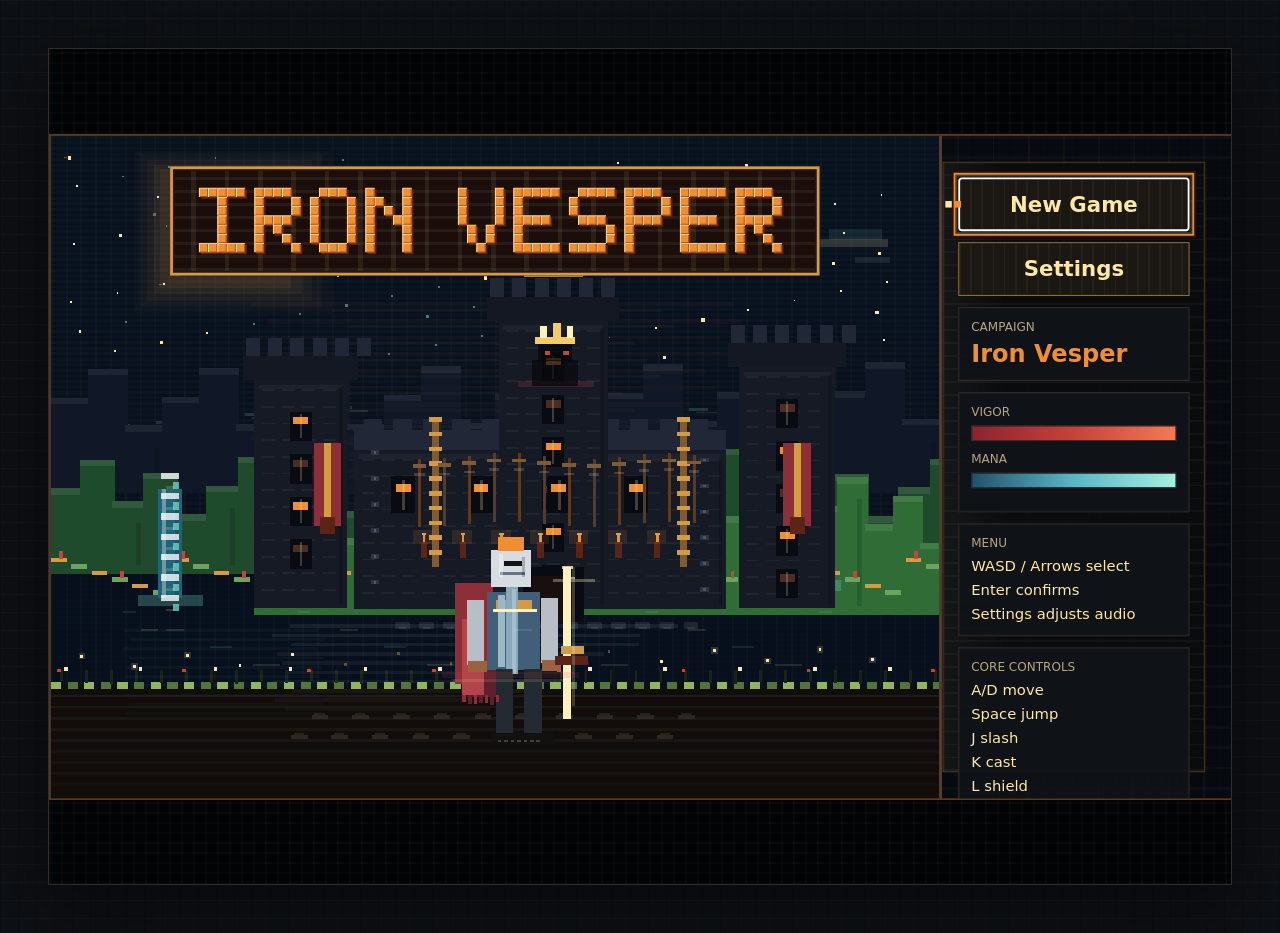
==== index.html @ ef9b7331 "Narrow Bell Tower hook shaft" ====
<!doctype html>
<html lang="en">
  <head>
    <meta charset="UTF-8" />
    <meta name="viewport" content="width=device-width, initial-scale=1.0" />
    <meta http-equiv="Cache-Control" content="no-cache, no-store, must-revalidate" />
    <meta http-equiv="Pragma" content="no-cache" />
    <meta http-equiv="Expires" content="0" />
    <meta name="description" content="Play Iron Vesper, a self-contained medieval pixel metroidvania built for the browser." />
    <meta name="application-name" content="Iron Vesper" />
    <meta name="theme-color" content="#0d1014" />
    <meta property="og:type" content="website" />
    <meta property="og:title" content="Iron Vesper" />
    <meta property="og:description" content="A self-contained medieval pixel metroidvania you can play in the browser." />
    <meta property="og:image" content="cover.png" />
    <meta property="og:image:width" content="1280" />
    <meta property="og:image:height" content="720" />
    <meta name="twitter:card" content="summary_large_image" />
    <title>Iron Vesper</title>
    <link rel="icon" href="favicon.svg" type="image/svg+xml" />
    <link rel="manifest" href="manifest.webmanifest" />
    <link rel="stylesheet" href="style.css?v=1.0.0" />
  </head>
  <body>
    <main class="shell">
      <section class="game-wrap" aria-label="Iron Vesper game">
        <canvas id="game" width="448" height="216"></canvas>
        <div class="game-hud-overlay" aria-hidden="true">
          <div class="overlay-meter-label">Health</div>
          <div class="bar overlay-bar"><span id="hpBarOverlay"></span></div>
          <div class="overlay-meter-label">Mana</div>
          <div class="bar mana overlay-bar"><span id="mpBarOverlay"></span></div>
        </div>
        <div class="fullscreen-actions hidden" id="fullscreenActions">
          <button id="fullscreenPauseBtn" type="button">Pause</button>
          <button id="fullscreenExitBtn" type="button">Exit Fullscreen</button>
        </div>
        <div id="toast" class="toast" aria-live="polite"></div>
        <div id="titleScreen" class="main-screen">
          <div class="main-screen-frame">
            <div class="main-screen-stage">
              <canvas id="titleCanvas" class="main-screen-canvas" width="1280" height="720"></canvas>
              <section class="main-screen-menu" aria-label="Iron Vesper title menu">
                <div class="main-pixel-title" aria-label="Iron Vesper">Iron Vesper</div>
              </section>
              <aside class="main-screen-sidebar" aria-label="Title HUD and controls">
                <div class="main-menu-buttons">
                  <button id="newGameBtn" type="button">New Game</button>
                  <button id="continueBtn" type="button">Continue</button>
                  <button id="settingsBtn" type="button">Settings</button>
                </div>
                <div id="settingsPanel" class="main-menu-settings hidden">
                  <label>
                    <span>Master</span>
                    <input id="masterVolume" type="range" min="1" max="10" step="1" value="7" />
                    <b id="masterVolumeValue">7</b>
                  </label>
                  <label>
                    <span>Music</span>
                    <input id="musicVolume" type="range" min="1" max="10" step="1" value="7" />
                    <b id="musicVolumeValue">7</b>
                  </label>
                  <label>
                    <span>SFX</span>
                    <input id="sfxVolume" type="range" min="1" max="10" step="1" value="8" />
                    <b id="sfxVolumeValue">8</b>
                  </label>
                </div>
                <div class="main-side-block">
                  <span>Campaign</span>
                  <strong>Iron Vesper</strong>
                </div>
                <div class="main-side-meters">
                  <span>Vigor</span>
                  <i class="main-meter main-meter-health"></i>
                  <span>Mana</span>
                  <i class="main-meter main-meter-mana"></i>
                </div>
                <div class="main-side-block">
                  <span>Menu</span>
                  <p>WASD / Arrows select</p>
                  <p>Enter confirms</p>
                  <p>Settings adjusts audio</p>
                </div>
                <div class="main-side-block">
                  <span>Core Controls</span>
                  <p>A/D move</p>
                  <p>Space jump</p>
                  <p>J slash</p>
                  <p>K cast</p>
                  <p>L shield</p>
                  <p>H heal</p>
                </div>
              </aside>
            </div>
          </div>
        </div>
      </section>
      <aside class="panel">
        <div class="brand">
          <span class="crest"></span>
          <div>
            <h1>Iron Vesper</h1>
            <p>Medieval pixel metroidvania</p>
          </div>
        </div>
        <div class="hud-grid">
          <div>
            <span>Quest</span>
            <strong id="questStatus">Find the artifacts</strong>
          </div>
          <div>
            <span>Room</span>
            <strong id="roomName">Hearthmere Village</strong>
          </div>
        </div>
        <div class="meter-label">Health</div>
        <div class="bar"><span id="hpBar"></span></div>
        <div class="meter-label">Mana</div>
        <div class="bar mana"><span id="mpBar"></span></div>
        <button id="inventoryBtn" class="inventory-btn" type="button">Inventory</button>
        <button id="pauseBtn" class="inventory-btn pause-btn" type="button">Pause</button>
        <button id="fullscreenBtn" class="inventory-btn pause-btn" type="button">Fullscreen</button>
        <div class="sidebar-scale-control">
          <label for="sidebarScale">
            <span>Sidebar Scale</span>
            <b id="sidebarScaleValue">100%</b>
          </label>
          <input id="sidebarScale" type="range" min="80" max="140" step="5" value="100" />
        </div>
        <div id="pauseModal" class="inventory-modal hidden" aria-live="polite">
          <div class="inventory-window pause-window">
            <div class="inventory-head">
              <h2>Paused</h2>
              <button id="resumeBtn" type="button" aria-label="Resume game">X</button>
            </div>
            <div class="pause-actions">
              <button id="saveBtn" type="button">Save</button>
              <button id="pauseSettingsBtn" type="button">Settings</button>
              <button id="titleBtn" type="button">Title Screen</button>
            </div>
            <div id="pauseSettingsPanel" class="settings-panel pause-settings hidden">
              <label>
                <span>Master</span>
                <input id="pauseMasterVolume" type="range" min="1" max="10" step="1" value="7" />
                <b id="pauseMasterVolumeValue">7</b>
              </label>
              <label>
                <span>Music</span>
                <input id="pauseMusicVolume" type="range" min="1" max="10" step="1" value="7" />
                <b id="pauseMusicVolumeValue">7</b>
              </label>
              <label>
                <span>SFX</span>
                <input id="pauseSfxVolume" type="range" min="1" max="10" step="1" value="8" />
                <b id="pauseSfxVolumeValue">8</b>
              </label>
            </div>
          </div>
        </div>
        <div id="inventoryModal" class="inventory-modal hidden" aria-live="polite">
          <div class="inventory-window">
            <div class="inventory-head">
              <h2>Inventory</h2>
              <button id="closeInventoryBtn" type="button" aria-label="Close inventory">X</button>
            </div>
            <div id="abilities"></div>
          </div>
        </div>
        <div class="controls">
          <h2>Controls</h2>
          <div id="controlsList"></div>
        </div>
      </aside>
    </main>
    <script src="game.js?v=1.0.11"></script>
  </body>
</html>
---- style.css ----
:root {
  color-scheme: dark;
  --ink: #f7e7bd;
  --muted: #b8a581;
  --panel: #16191d;
  --trim: #6d5336;
  --gold: #d59b44;
  --blood: #c6423c;
  --aether: #58b7c6;
  --moss: #6ea35f;
  --ui-scale: 1;
  --ui-space-xs: 8px;
  --ui-space-sm: 12px;
  --ui-space-md: 18px;
  --ui-space-lg: 26px;
  --ui-space-xl: 34px;
  --ui-font-xs: 13px;
  --ui-font-sm: 16px;
  --ui-font-md: 20px;
  --ui-font-lg: 26px;
  --ui-font-xl: 36px;
  --ui-font-xxl: 44px;
  --ui-panel-pad: 28px;
  --ui-card-pad: 20px;
  --ui-meter-h: 28px;
  --ui-overlay-w: 210px;
  --ui-full-overlay-w: 320px;
  --ui-overlay-meter-h: 14px;
  --ui-button-h: 62px;
  --ui-modal-button-h: 64px;
  --ui-modal-pad: 28px;
  --ui-close-size: 46px;
  --ui-crest-w: 68px;
  --ui-crest-h: 78px;
  --ui-toast-w: 560px;
  --ui-settings-w: 560px;
  --ui-inventory-w: 820px;
  --ui-inventory-h: 620px;
  --ui-pause-w: 620px;
  --sidebar-scale: 1;
  --sidebar-column-min: calc(520px * var(--sidebar-scale));
  --sidebar-column-ideal: calc(34vw * var(--sidebar-scale));
  --sidebar-column-max: calc(700px * var(--sidebar-scale));
  --panel-space-xs: var(--ui-space-xs);
  --panel-space-sm: var(--ui-space-sm);
  --panel-space-md: var(--ui-space-md);
  --panel-space-lg: var(--ui-space-lg);
  --panel-space-xl: var(--ui-space-xl);
  --panel-font-xs: var(--ui-font-xs);
  --panel-font-sm: var(--ui-font-sm);
  --panel-font-md: var(--ui-font-md);
  --panel-font-lg: var(--ui-font-lg);
  --panel-font-xl: var(--ui-font-xl);
  --panel-card-pad: var(--ui-card-pad);
  --panel-meter-h: var(--ui-meter-h);
  --panel-button-h: var(--ui-button-h);
  --panel-crest-w: var(--ui-crest-w);
  --panel-crest-h: var(--ui-crest-h);
  --title-pixel: 8px;
  --title-border-a: 3px;
  --title-border-b: 5px;
  --title-border-offset: -5px;
  --title-drop: 6px;
  --title-pad-x: 20px;
  --title-pad-y: 14px;
  --title-button-h: 56px;
  --title-actions-w: 380px;
  --title-content-w: 720px;
  --title-castle-w: 520px;
  --title-castle-h: 210px;
  --title-ground-h: 60px;
  --title-knight-scale: 1.05;
  --title-throne-scale: .72;
  --title-backdrop-scale: .98;
  --title-moon-scale: 1;
}

* {
  box-sizing: border-box;
}

body {
  margin: 0;
  min-height: 100vh;
  background:
    linear-gradient(90deg, rgba(0, 0, 0, .18) 1px, transparent 1px),
    linear-gradient(rgba(255, 255, 255, .025) 1px, transparent 1px),
    #0d1014;
  background-size: 18px 18px;
  color: var(--ink);
  font-family: "Trebuchet MS", system-ui, sans-serif;
  overflow-x: hidden;
}

.shell {
  width: 100vw;
  min-height: 100vh;
  margin: 0 auto;
  display: grid;
  grid-template-columns: minmax(0, 1fr) clamp(var(--sidebar-column-min), var(--sidebar-column-ideal), var(--sidebar-column-max));
  gap: var(--ui-space-lg);
  padding: var(--ui-space-lg);
}

.game-wrap {
  position: relative;
  display: grid;
  place-items: center;
  min-width: 0;
  min-height: calc(100vh - clamp(44px, 3.6vw, 72px));
  background: #08090b;
  border: 1px solid #322c28;
  box-shadow: 0 22px 70px rgba(0, 0, 0, .45);
  overflow: hidden;
}

.game-wrap::before,
.game-wrap::after {
  content: "";
  position: absolute;
  inset: 8px;
  border: 1px solid rgba(213, 155, 68, .22);
  pointer-events: none;
  z-index: 2;
}

.game-wrap::after {
  inset: 13px;
  border-color: rgba(247, 231, 189, .08);
  box-shadow: inset 0 0 35px rgba(0, 0, 0, .55);
}

#game {
  width: min(100%, calc(207.407vh - 78.815px));
  height: auto;
  max-width: 100%;
  image-rendering: pixelated;
  image-rendering: crisp-edges;
  aspect-ratio: 448 / 216;
  background: #0a0e14;
  display: block;
}

.game-hud-overlay,
.fullscreen-actions {
  display: none;
}

.game-hud-overlay {
  position: absolute;
  top: var(--ui-space-md);
  left: var(--ui-space-md);
  z-index: 6;
  width: var(--ui-overlay-w);
  padding: var(--ui-space-sm);
  background: rgba(7, 9, 12, .72);
  border: 1px solid rgba(213, 155, 68, .55);
  box-shadow: inset 0 0 0 1px rgba(255,255,255,.06);
  pointer-events: none;
}

.overlay-meter-label {
  margin: 0 0 var(--ui-space-xs);
  color: #ffe7a5;
  font-size: var(--ui-font-xs);
  font-weight: 700;
}

.overlay-bar {
  height: var(--ui-overlay-meter-h);
  margin-bottom: var(--ui-space-sm);
}

.fullscreen-actions {
  position: absolute;
  top: var(--ui-space-md);
  right: var(--ui-space-md);
  z-index: 7;
  display: none;
  gap: var(--ui-space-sm);
}

.fullscreen-actions button {
  min-height: var(--ui-button-h);
  padding: 0 var(--ui-space-sm);
  border: 1px solid #7d5c35;
  background: rgba(28, 25, 19, .86);
  color: #ffe1a0;
  font: inherit;
  font-size: var(--ui-font-sm);
  font-weight: 700;
  cursor: pointer;
}

.fullscreen-actions.hidden {
  display: none;
}

.game-fullscreen {
  overflow: hidden;
}

.game-fullscreen .shell {
  width: 100vw;
  height: 100vh;
  min-height: 100vh;
  display: block;
  padding: 0;
}

.game-fullscreen .panel {
  display: block;
  position: fixed;
  inset: 0;
  z-index: 30;
  width: 100vw;
  height: 100vh;
  max-height: none;
  overflow: visible;
  padding: 0;
  border: 0;
  background: transparent;
  box-shadow: none;
  pointer-events: none;
}

.game-fullscreen .panel::before,
.game-fullscreen .panel > :not(.inventory-modal) {
  display: none;
}

.game-fullscreen .panel .inventory-modal {
  pointer-events: auto;
}

.game-fullscreen .game-wrap {
  position: fixed;
  inset: 0;
  z-index: 20;
  width: 100vw;
  height: 100vh;
  min-height: 100vh;
  border: 0;
  box-shadow: none;
  background: #020305;
}

.game-fullscreen .game-wrap::before,
.game-fullscreen .game-wrap::after {
  display: none;
}

.game-fullscreen #game {
  width: min(100vw, 207.407vh);
  height: auto;
  max-width: 100vw;
}

.game-fullscreen .game-hud-overlay {
  display: block;
}

.game-fullscreen .fullscreen-actions {
  display: flex;
}

.game-fullscreen .game-hud-overlay {
  width: var(--ui-full-overlay-w);
  padding: var(--ui-space-md);
}

.game-fullscreen .overlay-meter-label {
  font-size: var(--ui-font-md);
  margin-bottom: var(--ui-space-xs);
}

.game-fullscreen .overlay-bar {
  height: var(--ui-meter-h);
  margin-bottom: var(--ui-space-sm);
}

.game-fullscreen .toast {
  left: 50%;
  right: auto;
  width: min(var(--ui-toast-w), calc(100vw - var(--ui-space-xl)));
  transform: translate(-50%, 8px);
}

.game-fullscreen .toast.show {
  transform: translate(-50%, 0);
}

.toast {
  position: absolute;
  left: var(--ui-space-md);
  right: var(--ui-space-md);
  bottom: var(--ui-space-md);
  min-height: calc(var(--ui-button-h) * 1.25);
  padding: var(--ui-space-md) var(--ui-space-lg);
  color: #ffe7a5;
  background: rgba(11, 12, 13, .78);
  border: 1px solid rgba(213, 155, 68, .5);
  opacity: 0;
  transform: translateY(8px);
  transition: opacity .18s ease, transform .18s ease;
  pointer-events: none;
  font-size: var(--ui-font-md);
  font-weight: 700;
  line-height: 1.25;
}

.toast.show {
  opacity: 1;
  transform: translateY(0);
}

.toast.dialogue {
  min-height: calc(var(--ui-button-h) * 1.55);
  padding-right: calc(var(--ui-space-lg) * 1.35);
  white-space: pre-wrap;
}

.toast.dialogue.ready {
  border-color: rgba(255, 209, 102, .78);
}

.title-screen {
  position: absolute;
  inset: auto;
  left: 50%;
  top: 50%;
  width: var(--game-display-w, 100%);
  height: var(--game-display-h, 100%);
  transform: translate(-50%, -50%);
  display: grid;
  align-items: start;
  justify-items: center;
  padding: var(--ui-space-md);
  text-align: center;
  background:
    linear-gradient(rgba(7, 16, 21, .04), rgba(5, 7, 12, .8)),
    repeating-linear-gradient(0deg, rgba(255, 255, 255, .025) 0 2px, transparent 2px 6px),
    repeating-linear-gradient(90deg, rgba(7,12,22,.42) 0 8px, rgba(11,26,35,.42) 8px 16px),
    linear-gradient(#071423 0 32%, #17351f 32% 62%, #070a12 62%);
  z-index: 3;
  overflow: hidden;
}

.title-screen::before {
  content: "";
  position: absolute;
  inset: 0;
  background:
    repeating-linear-gradient(90deg, transparent 0 31px, rgba(255, 255, 255, .03) 31px 32px),
    repeating-linear-gradient(0deg, transparent 0 15px, rgba(255,255,255,.025) 15px 16px),
    radial-gradient(circle at 48% 24%, rgba(239, 145, 49, .18), transparent 28%);
  opacity: .95;
}

.title-art {
  position: absolute;
  inset: 0;
  image-rendering: pixelated;
}

.title-moon {
  position: absolute;
  left: 14%;
  top: 12%;
  width: 62px;
  height: 62px;
  transform: scale(var(--title-moon-scale));
  transform-origin: 50% 50%;
  background: #f2a34a;
  box-shadow:
    0 0 0 6px rgba(242, 163, 74, .12),
    0 0 36px rgba(242, 163, 74, .38);
}

.title-moon::after {
  content: "";
  position: absolute;
  right: -8px;
  top: 7px;
  width: 54px;
  height: 54px;
  background: #070a12;
}

.title-backdrop {
  position: absolute;
  inset: 0;
  transform: scale(var(--title-backdrop-scale));
  transform-origin: 50% 76%;
}

.title-sky-detail,
.starfield,
.aurora,
.castle-chain,
.castle-banner,
.castle-window {
  position: absolute;
  display: block;
  image-rendering: pixelated;
}

.title-sky-detail {
  inset: 0;
  z-index: 0;
}

.starfield {
  width: 3px;
  height: 3px;
  background: #ffe7a5;
  opacity: .72;
  animation: titleStars 2.8s steps(2) infinite;
}

.stars-a {
  left: 10%;
  top: 10%;
  box-shadow:
    58px 18px 0 #f7e7bd,
    116px -2px 0 #d59b44,
    202px 34px 0 #ffe7a5,
    296px 6px 0 #f7e7bd,
    382px 31px 0 #d59b44,
    462px -8px 0 #ffe7a5,
    518px 44px 0 #f7e7bd,
    620px 12px 0 #d59b44,
    702px 37px 0 #ffe7a5;
}

.stars-b {
  right: 9%;
  top: 22%;
  width: 2px;
  height: 2px;
  opacity: .52;
  animation-delay: .4s;
  box-shadow:
    -42px 14px 0 #ffe7a5,
    -104px -18px 0 #74d1c7,
    -188px 26px 0 #f7e7bd,
    -250px -4px 0 #d59b44,
    -330px 41px 0 #ffe7a5,
    -418px 9px 0 #74d1c7,
    -501px 34px 0 #f7e7bd;
}

.aurora {
  left: 0;
  right: 0;
  height: 42px;
  opacity: .34;
  background:
    repeating-linear-gradient(90deg, transparent 0 18px, rgba(116,209,199,.18) 18px 25px, transparent 25px 44px),
    repeating-linear-gradient(0deg, transparent 0 8px, rgba(255,231,165,.08) 8px 12px, transparent 12px 20px);
  clip-path: polygon(0 68%, 8% 52%, 16% 60%, 25% 37%, 37% 56%, 48% 31%, 58% 49%, 70% 28%, 83% 50%, 92% 36%, 100% 55%, 100% 100%, 0 100%);
  animation: titleAurora 4.8s steps(8) infinite;
}

.aurora-a {
  top: 7%;
}

.aurora-b {
  top: 18%;
  opacity: .2;
  transform: scaleX(-1);
  animation-duration: 6.2s;
}

.mountain,
.forest,
.cloud,
.hill,
.waterfall,
.cliff,
.wildflowers {
  position: absolute;
  display: block;
}

.mountain {
  bottom: 30%;
  background:
    repeating-linear-gradient(0deg, rgba(255,255,255,.04) 0 4px, transparent 4px 18px),
    repeating-linear-gradient(90deg, #101827 0 16px, #0d1421 16px 32px);
  clip-path: polygon(0 100%, 0 82%, 8% 82%, 8% 72%, 16% 72%, 16% 60%, 24% 60%, 24% 48%, 34% 48%, 34% 62%, 42% 62%, 42% 50%, 50% 50%, 50% 30%, 58% 30%, 58% 18%, 66% 18%, 66% 38%, 74% 38%, 74% 58%, 84% 58%, 84% 45%, 92% 45%, 92% 70%, 100% 70%, 100% 100%);
  box-shadow: inset 0 -12px 0 rgba(255,255,255,.04);
  z-index: 1;
}

.mountain-a {
  left: -6%;
  width: 48%;
  height: 30%;
}

.mountain-b {
  right: -8%;
  width: 58%;
  height: 36%;
  background: #0d1421;
}

.hill {
  bottom: 20%;
  height: 34%;
  clip-path: polygon(0 100%, 0 70%, 7% 70%, 7% 58%, 15% 58%, 15% 48%, 24% 48%, 24% 38%, 34% 38%, 34% 32%, 45% 32%, 45% 28%, 57% 28%, 57% 32%, 68% 32%, 68% 38%, 78% 38%, 78% 48%, 87% 48%, 87% 60%, 95% 60%, 95% 72%, 100% 72%, 100% 100%);
  box-shadow:
    inset 0 8px 0 rgba(255,255,255,.08),
    inset 0 -22px 0 rgba(0,0,0,.2);
  z-index: 2;
}

.hill-far {
  left: -12%;
  width: 72%;
  background:
    repeating-linear-gradient(0deg, rgba(0,0,0,.08) 0 4px, transparent 4px 18px),
    repeating-linear-gradient(90deg, transparent 0 20px, rgba(255,255,255,.05) 20px 24px),
    #1f4b2d;
}

.hill-mid {
  right: -16%;
  bottom: 18%;
  width: 78%;
  height: 38%;
  background:
    repeating-linear-gradient(0deg, rgba(255,255,255,.07) 0 3px, transparent 3px 15px),
    repeating-linear-gradient(90deg, #3d823e 0 18px, #2f6c36 18px 30px, #1e4e2d 30px 42px);
}

.hill::before,
.hill::after {
  content: "";
  position: absolute;
  display: block;
  background: rgba(148, 198, 91, .75);
}

.hill::before {
  left: 12%;
  top: 28%;
  width: 48px;
  height: 6px;
  box-shadow:
    72px 20px 0 rgba(148, 198, 91, .55),
    126px -8px 0 rgba(218, 191, 98, .35),
    205px 28px 0 rgba(148, 198, 91, .48),
    288px 5px 0 rgba(218, 191, 98, .3);
}

.hill::after {
  right: 18%;
  top: 44%;
  width: 8px;
  height: 8px;
  box-shadow:
    18px -10px 0 #94c65b,
    38px 9px 0 #d59b44,
    68px -4px 0 #c6423c,
    102px 13px 0 #f7e7bd,
    138px 0 0 #6ea35f;
}

.cliff {
  bottom: 18%;
  width: 64px;
  height: 118px;
  background:
    repeating-linear-gradient(0deg, rgba(255,255,255,.05) 0 3px, transparent 3px 17px),
    repeating-linear-gradient(90deg, #2b382a 0 18px, #1b291e 18px 34px);
  box-shadow:
    inset 0 8px 0 #5f743e,
    inset 0 -10px 0 rgba(0,0,0,.35);
  z-index: 4;
}

.cliff-left {
  left: 11%;
}

.cliff-right {
  right: 16%;
  height: 92px;
  bottom: 21%;
}

.waterfall {
  bottom: 18%;
  width: 36px;
  height: 128px;
  background:
    repeating-linear-gradient(0deg, rgba(255,255,255,.82) 0 5px, rgba(116,209,199,.9) 5px 13px, rgba(36,112,131,.9) 13px 18px),
    #247083;
  box-shadow:
    inset 7px 0 0 rgba(255,255,255,.38),
    inset -6px 0 0 rgba(10,51,64,.36),
    0 12px 0 rgba(116,209,199,.2);
  animation: titleWaterfall .72s steps(6) infinite;
  z-index: 5;
}

.waterfall::after {
  content: "";
  position: absolute;
  left: -18px;
  right: -18px;
  bottom: -7px;
  height: 12px;
  background:
    repeating-linear-gradient(90deg, rgba(255,255,255,.65) 0 9px, rgba(116,209,199,.42) 9px 18px);
}

.waterfall-left {
  left: calc(11% + 14px);
}

.waterfall-right {
  right: calc(16% + 14px);
  bottom: 21%;
  height: 98px;
  width: 32px;
  animation-duration: .9s;
}

.forest {
  bottom: 24%;
  height: 48px;
  background:
    repeating-linear-gradient(90deg, transparent 0 7px, #0f1f18 7px 14px, transparent 14px 20px),
    repeating-linear-gradient(90deg, #102a1c 0 18px, #0b1a13 18px 36px);
  clip-path: polygon(0 100%, 0 48%, 3% 48%, 3% 36%, 5% 36%, 5% 20%, 7% 20%, 7% 48%, 10% 48%, 10% 30%, 12% 30%, 12% 8%, 15% 8%, 15% 48%, 19% 48%, 19% 24%, 22% 24%, 22% 48%, 27% 48%, 27% 18%, 30% 18%, 30% 48%, 34% 48%, 34% 33%, 37% 33%, 37% 48%, 42% 48%, 42% 16%, 45% 16%, 45% 48%, 51% 48%, 51% 28%, 54% 28%, 54% 48%, 100% 48%, 100% 100%);
  z-index: 6;
}

.forest-a {
  left: 0;
  width: 54%;
}

.forest-b {
  right: 0;
  width: 56%;
  opacity: .8;
}

.wildflowers {
  bottom: 22%;
  height: 4px;
  background: transparent;
  opacity: .9;
}

.flowers-a {
  left: 4%;
  width: 42%;
  box-shadow:
    16px 0 0 #f7e7bd,
    34px -5px 0 #d59b44,
    71px 2px 0 #c6423c,
    108px -3px 0 #f7e7bd,
    150px 1px 0 #d59b44,
    207px -4px 0 #74d1c7,
    248px 0 0 #c6423c;
}

.flowers-b {
  right: 5%;
  width: 44%;
  box-shadow:
    12px -2px 0 #d59b44,
    48px 1px 0 #f7e7bd,
    84px -5px 0 #74d1c7,
    129px 0 0 #c6423c,
    183px -4px 0 #f7e7bd,
    236px 1px 0 #d59b44,
    279px -3px 0 #74d1c7;
}

.wildflowers::before {
  content: "";
  position: absolute;
  left: 0;
  right: 0;
  top: 5px;
  height: 3px;
  background: repeating-linear-gradient(90deg, transparent 0 10px, #6ea35f 10px 12px, transparent 12px 18px);
}

.cloud {
  height: 16px;
  background:
    repeating-linear-gradient(90deg, transparent 0 8px, rgba(242,163,74,.16) 8px 24px, transparent 24px 32px),
    repeating-linear-gradient(0deg, transparent 0 4px, rgba(255,231,165,.08) 4px 8px, transparent 8px 12px);
  clip-path: polygon(0 70%, 8% 70%, 8% 46%, 18% 46%, 18% 28%, 31% 28%, 31% 46%, 44% 46%, 44% 20%, 62% 20%, 62% 46%, 78% 46%, 78% 58%, 92% 58%, 92% 70%, 100% 70%, 100% 100%, 0 100%);
  animation: titleCloud 14s steps(18) infinite;
  z-index: 7;
}

.cloud-a {
  left: 38%;
  top: 18%;
  width: 150px;
}

.cloud-b {
  left: 7%;
  top: 31%;
  width: 112px;
  animation-duration: 19s;
}

.title-castle {
  position: absolute;
  left: 50%;
  bottom: max(var(--ui-space-xl), 17%);
  width: min(var(--title-castle-w), 80%);
  height: min(var(--title-castle-h), 36%);
  transform: translateX(-50%);
  transform-origin: 50% 100%;
  filter: drop-shadow(0 18px 0 rgba(0, 0, 0, .25));
  z-index: 8;
}

.castle-chain {
  top: 16%;
  width: 5px;
  height: 62%;
  background:
    repeating-linear-gradient(0deg, #7d5c35 0 5px, transparent 5px 10px),
    repeating-linear-gradient(90deg, transparent 0 1px, #d59b44 1px 3px, transparent 3px 5px);
  opacity: .82;
  z-index: 13;
}

.chain-left {
  left: 31%;
}

.chain-right {
  right: 31%;
}

.castle-banner {
  top: 33%;
  width: 24px;
  height: 72px;
  background:
    linear-gradient(90deg, transparent 0 9px, #d59b44 9px 13px, transparent 13px),
    repeating-linear-gradient(0deg, rgba(255,255,255,.08) 0 5px, transparent 5px 12px),
    #8c2f38;
  clip-path: polygon(0 0, 100% 0, 100% 82%, 74% 82%, 74% 100%, 50% 88%, 26% 100%, 26% 82%, 0 82%);
  box-shadow:
    inset 0 6px 0 #5b2417,
    0 6px 0 rgba(0,0,0,.22);
  z-index: 14;
  animation: titleBannerSway 1.9s steps(3) infinite;
}

.banner-left {
  left: 24%;
}

.banner-right {
  right: 24%;
  animation-delay: .32s;
}

.castle-window {
  width: 16px;
  height: 23px;
  background:
    repeating-linear-gradient(0deg, #f08f31 0 5px, transparent 5px 11px),
    repeating-linear-gradient(90deg, transparent 0 6px, rgba(255,231,165,.42) 6px 8px, transparent 8px 16px),
    #090b10;
  box-shadow:
    inset 0 0 0 3px #303648,
    0 0 16px rgba(240,143,49,.32);
  z-index: 15;
  opacity: .9;
}

.window-a {
  left: 29%;
  top: 44%;
}

.window-b {
  left: 68%;
  top: 47%;
}

.window-c {
  left: 47%;
  top: 23%;
}

.window-d {
  left: 52%;
  top: 56%;
  height: 16px;
}

.tower,
.keep-wall,
.castle-gate {
  position: absolute;
  bottom: 0;
  background: #161923;
  box-shadow: inset 0 0 0 4px #2c3040;
}

.tower {
  background:
    repeating-linear-gradient(0deg, rgba(255,255,255,.05) 0 3px, transparent 3px 15px),
    repeating-linear-gradient(90deg, rgba(0,0,0,.22) 0 4px, transparent 4px 12px),
    #161923;
}

.tower { width: 18%; }

.tower::before {
  content: "";
  position: absolute;
  left: -8%;
  right: -8%;
  top: -18px;
  height: 18px;
  background:
    repeating-linear-gradient(90deg, #222737 0 12px, transparent 12px 18px, #222737 18px 30px),
    #141822;
}

.tower::after,
.keep-wall::after {
  content: "";
  position: absolute;
  inset: 22px 25% auto;
  height: 52%;
  background:
    repeating-linear-gradient(0deg, #f08f31 0 6px, transparent 6px 14px),
    repeating-linear-gradient(90deg, transparent 0 7px, rgba(255,231,165,.35) 7px 9px, transparent 9px 16px);
  opacity: .65;
}

.tower-left,
.tower-mid,
.tower-right,
.keep-wall {
  background-blend-mode: screen, normal, normal;
}

.tower-left {
  background:
    repeating-linear-gradient(90deg, transparent 0 8px, rgba(255,255,255,.05) 8px 10px, transparent 10px 18px),
    repeating-linear-gradient(0deg, rgba(0,0,0,.18) 0 12px, transparent 12px 23px),
    #161923;
}

.tower-mid {
  background:
    repeating-linear-gradient(90deg, rgba(255,255,255,.08) 0 2px, transparent 2px 18px),
    repeating-linear-gradient(0deg, transparent 0 10px, rgba(0,0,0,.2) 10px 13px),
    #1b202d;
}

.tower-right {
  background:
    repeating-linear-gradient(90deg, transparent 0 10px, rgba(255,255,255,.05) 10px 12px, transparent 12px 20px),
    repeating-linear-gradient(0deg, rgba(0,0,0,.18) 0 12px, transparent 12px 23px),
    #151a25;
}

.tower-left::after {
  box-shadow:
    -28px 42px 0 -18px #f08f31,
    34px 76px 0 -20px #d7be7a,
    11px 112px 0 -21px #69728a;
}

.tower-mid::after {
  box-shadow:
    -42px 48px 0 -19px #d7be7a,
    45px 44px 0 -19px #f08f31,
    0 98px 0 -20px #69728a;
}

.tower-right::after {
  box-shadow:
    29px 40px 0 -18px #f08f31,
    -31px 74px 0 -20px #d7be7a,
    -8px 104px 0 -21px #69728a;
}

.tower-left {
  left: 4%;
  height: 68%;
}

.tower-mid {
  left: 39%;
  width: 22%;
  height: 95%;
}

.tower-right {
  right: 4%;
  height: 74%;
}

.keep-wall {
  left: 17%;
  width: 66%;
  height: 48%;
  background:
    repeating-linear-gradient(0deg, rgba(255,255,255,.04) 0 3px, transparent 3px 14px),
    repeating-linear-gradient(90deg, rgba(255,255,255,.06) 0 2px, transparent 2px 24px),
    #111621;
}

.keep-wall::before {
  content: "";
  position: absolute;
  left: 5%;
  right: 5%;
  top: -14px;
  height: 14px;
  background:
    repeating-linear-gradient(90deg, #222737 0 18px, transparent 18px 27px),
    #111621;
}

.castle-gate {
  left: 44%;
  width: 12%;
  height: 29%;
  background:
    repeating-linear-gradient(90deg, transparent 0 8px, rgba(215,119,44,.38) 8px 10px, transparent 10px 16px),
    linear-gradient(90deg, transparent 0 42%, #d7772c 42% 58%, transparent 58%),
    #090b10;
  box-shadow: 0 0 0 4px #2c3040;
}

.castle-gate::after {
  content: "";
  position: absolute;
  inset: 7px 36% 0;
  background: repeating-linear-gradient(0deg, #f08f31 0 5px, transparent 5px 12px);
  opacity: .55;
}

.title-throne-scene {
  position: absolute;
  left: 50%;
  bottom: max(var(--ui-space-xl), 17%);
  width: 172px;
  height: 162px;
  transform: translateX(-50%) scale(var(--title-throne-scale));
  transform-origin: 50% 100%;
  image-rendering: pixelated;
  pointer-events: none;
  z-index: 9;
  filter:
    drop-shadow(0 11px 0 rgba(0,0,0,.32))
    drop-shadow(0 0 16px rgba(243,204,103,.08));
  animation: titleThroneWake 6.2s steps(1) infinite;
}

.title-throne-scene span {
  position: absolute;
  display: block;
}

.throne-back {
  left: 37px;
  top: 12px;
  width: 98px;
  height: 116px;
  background:
    repeating-linear-gradient(90deg, rgba(255,255,255,.05) 0 4px, transparent 4px 13px),
    repeating-linear-gradient(0deg, rgba(0,0,0,.25) 0 7px, transparent 7px 19px),
    #171b25;
  box-shadow:
    inset 0 0 0 5px #303648,
    inset 0 0 0 9px #0c1018,
    0 -10px 0 #222737,
    -16px 16px 0 -8px #303648,
    16px 16px 0 -8px #303648;
  clip-path: polygon(0 100%, 0 24%, 10% 24%, 10% 10%, 23% 10%, 23% 0, 36% 0, 36% 10%, 50% 10%, 50% 0, 64% 0, 64% 10%, 77% 10%, 77% 0, 90% 0, 90% 14%, 100% 14%, 100% 100%);
}

.throne-back::before {
  content: "";
  position: absolute;
  left: 16px;
  right: 16px;
  top: 22px;
  height: 62px;
  background:
    linear-gradient(90deg, transparent 0 12px, rgba(243,204,103,.32) 12px 15px, transparent 15px 35px, rgba(243,204,103,.32) 35px 38px, transparent 38px),
    repeating-linear-gradient(0deg, transparent 0 9px, rgba(255,241,189,.08) 9px 12px),
    #10141d;
  box-shadow:
    0 0 0 4px #2c3040,
    0 47px 0 -24px #d59b44;
}

.throne-back::after {
  content: "";
  position: absolute;
  left: 42px;
  top: -18px;
  width: 16px;
  height: 18px;
  background: #d59b44;
  box-shadow:
    -24px 8px 0 -3px #7d5c35,
    24px 8px 0 -3px #7d5c35,
    0 7px 0 #5b2417;
}

.throne-seat {
  left: 45px;
  top: 111px;
  width: 84px;
  height: 25px;
  background:
    repeating-linear-gradient(90deg, rgba(255,241,189,.18) 0 6px, transparent 6px 14px),
    #5b2417;
  box-shadow:
    inset 0 5px 0 #8c2f38,
    0 8px 0 #101317,
    0 14px 0 #303648;
}

.throne-arm {
  top: 77px;
  width: 24px;
  height: 60px;
  background:
    repeating-linear-gradient(0deg, rgba(255,255,255,.08) 0 4px, transparent 4px 12px),
    #222737;
  box-shadow:
    inset 0 0 0 4px #303648,
    0 -8px 0 #7d5c35,
    0 52px 0 -8px #0c1018;
}

.throne-arm.arm-left {
  left: 23px;
}

.throne-arm.arm-right {
  right: 23px;
}

.throne-step {
  left: 28px;
  height: 12px;
  background:
    repeating-linear-gradient(90deg, rgba(255,255,255,.07) 0 8px, transparent 8px 18px),
    #252935;
  box-shadow: inset 0 3px 0 #555060;
}

.step-back {
  width: 116px;
  top: 137px;
}

.step-front {
  left: 13px;
  width: 146px;
  top: 150px;
  background:
    repeating-linear-gradient(90deg, rgba(243,204,103,.2) 0 8px, transparent 8px 22px),
    #111621;
}

.iron-king {
  animation: titleKingBodyWake 6.2s steps(1) infinite;
}

.king-cape {
  left: 56px;
  top: 54px;
  width: 62px;
  height: 78px;
  background:
    repeating-linear-gradient(0deg, rgba(255,255,255,.06) 0 5px, transparent 5px 15px),
    #3d1624;
  box-shadow:
    inset 9px 0 0 #5f1f2d,
    inset -9px 0 0 #24171a;
  clip-path: polygon(12% 0, 88% 0, 100% 100%, 69% 94%, 52% 100%, 33% 94%, 0 100%);
}

.king-body {
  left: 64px;
  top: 59px;
  width: 45px;
  height: 58px;
  background:
    linear-gradient(90deg, transparent 0 18px, #f3cc67 18px 24px, transparent 24px),
    repeating-linear-gradient(0deg, rgba(255,255,255,.08) 0 4px, transparent 4px 12px),
    #303d47;
  box-shadow:
    inset 0 12px 0 #202935,
    inset 0 24px 0 rgba(243,204,103,.24),
    -5px 20px 0 #cfd8dc,
    5px 20px 0 #cfd8dc,
    0 56px 0 -14px #0c0f12;
}

.king-head {
  left: 68px;
  top: 33px;
  width: 37px;
  height: 32px;
  background:
    linear-gradient(90deg, transparent 0 7px, rgba(255,241,189,.22) 7px 10px, transparent 10px),
    #cfd8dc;
  box-shadow:
    inset 0 8px 0 #69728a,
    0 22px 0 -11px #303d47;
}

.king-crown {
  left: 60px;
  top: 17px;
  width: 54px;
  height: 19px;
  background:
    linear-gradient(90deg, transparent 0 7px, #fff1bd 7px 12px, transparent 12px 22px, #f08f31 22px 31px, transparent 31px 42px, #fff1bd 42px 47px, transparent 47px),
    #d59b44;
  box-shadow:
    0 7px 0 #5b2417,
    0 -8px 0 -3px #fff1bd,
    -13px 10px 0 -6px #7d5c35,
    13px 10px 0 -6px #7d5c35;
  clip-path: polygon(0 100%, 0 32%, 14% 32%, 14% 0, 28% 38%, 42% 0, 50% 36%, 58% 0, 72% 38%, 86% 0, 86% 32%, 100% 32%, 100% 100%);
}

.king-arm {
  top: 65px;
  width: 12px;
  height: 48px;
  background:
    repeating-linear-gradient(0deg, #cfd8dc 0 7px, #69728a 7px 10px),
    #cfd8dc;
  box-shadow: 0 38px 0 -4px #7d5c35;
}

.king-arm-left {
  left: 49px;
  transform: rotate(13deg);
}

.king-arm-right {
  right: 49px;
  transform: rotate(-13deg);
}

.king-eye {
  top: 47px;
  width: 5px;
  height: 4px;
  background: #101317;
  box-shadow: 0 0 0 transparent;
  animation: titleKingEyesWake 6.2s steps(1) infinite;
}

.eye-left {
  left: 76px;
}

.eye-right {
  left: 93px;
}

.king-rumble {
  width: 10px;
  height: 3px;
  background: rgba(255,241,189,.62);
  opacity: 0;
  animation: titleKingRumbleBits 6.2s steps(1) infinite;
}

.rumble-a {
  left: 34px;
  top: 51px;
}

.rumble-b {
  left: 126px;
  top: 73px;
  animation-delay: .08s;
}

.rumble-c {
  left: 72px;
  top: 4px;
  animation-delay: .16s;
}

.title-ground {
  position: absolute;
  left: 0;
  right: 0;
  bottom: 0;
  height: min(var(--title-ground-h), 24%);
  background:
    repeating-linear-gradient(90deg, transparent 0 9px, rgba(110,163,95,.24) 9px 11px, transparent 11px 18px),
    repeating-linear-gradient(90deg, #1a2414 0 18px, #25351c 18px 36px),
    #120d0a;
  z-index: 9;
}

.title-ground::before {
  content: "";
  position: absolute;
  inset: 0 0 auto;
  height: 7px;
  background:
    repeating-linear-gradient(90deg, #8fb65d 0 8px, #527437 8px 13px, #d59b44 13px 15px, #527437 15px 20px),
    #527437;
}

.title-knight {
  position: absolute;
  left: 50%;
  bottom: max(var(--ui-space-lg), 12%);
  width: 52px;
  height: 86px;
  transform: translateX(-50%) scale(var(--title-knight-scale));
  animation: titleKnightIdle 1.15s steps(2) infinite;
  z-index: 10;
}

.title-knight span {
  position: absolute;
  display: block;
}

.knight-cape {
  left: 5px;
  top: 28px;
  width: 18px;
  height: 41px;
  background:
    repeating-linear-gradient(0deg, rgba(255,255,255,.08) 0 3px, transparent 3px 9px),
    #8c2f38;
  clip-path: polygon(22% 0, 100% 0, 100% 84%, 78% 84%, 78% 100%, 24% 100%, 24% 82%, 0 82%, 0 28%, 22% 28%);
  box-shadow: 4px 31px 0 #5f1f2d, -3px 8px 0 #5f1f2d;
}

.knight-head {
  left: 20px;
  top: 9px;
  width: 18px;
  height: 18px;
  background:
    linear-gradient(90deg, transparent 0 2px, #fff1bd 2px 4px, transparent 4px),
    #d7dce1;
  box-shadow:
    0 -8px 0 #f08f31,
    12px 8px 0 -6px #101317,
    -4px 5px 0 -2px #89a9ba,
    5px 18px 0 -3px #69728a;
}

.knight-head::before {
  content: "";
  position: absolute;
  left: 4px;
  top: 7px;
  width: 9px;
  height: 2px;
  background: #101317;
  box-shadow: 7px 5px 0 -1px #89a9ba;
}

.knight-body {
  left: 16px;
  top: 30px;
  width: 25px;
  height: 34px;
  background: #415f78;
  box-shadow:
    inset 0 8px 0 #89a9ba,
    inset 0 15px 0 #d59b44,
    -3px 7px 0 #263b4b,
    4px 28px 0 -2px #232a31;
}

.knight-body::after {
  content: "";
  position: absolute;
  left: 5px;
  top: 5px;
  width: 14px;
  height: 22px;
  background:
    linear-gradient(90deg, transparent 0 5px, rgba(255,255,255,.22) 5px 7px, transparent 7px),
    repeating-linear-gradient(0deg, transparent 0 5px, rgba(0,0,0,.18) 5px 6px);
}

.knight-arm {
  top: 36px;
  width: 10px;
  height: 25px;
  background:
    repeating-linear-gradient(0deg, #b8bec5 0 6px, #69728a 6px 8px),
    #b8bec5;
  animation: titleKnightArm 1.15s steps(2) infinite;
}

.knight-arm-left {
  left: 9px;
  top: 37px;
  animation-delay: .24s;
  box-shadow:
    1px 20px 0 -3px #9b623f,
    3px 6px 0 -2px #d7dce1;
}

.knight-arm-right {
  left: 36px;
  box-shadow:
    1px 20px 0 -3px #9b623f,
    3px 6px 0 -2px #d7dce1;
}

.knight-sword {
  left: 45px;
  top: 23px;
  width: 4px;
  height: 48px;
  background:
    linear-gradient(90deg, #d7dce1 0 1px, #fff1bd 1px 3px, #89a9ba 3px 4px);
  box-shadow:
    -3px 29px 0 #d59b44,
    -6px 33px 0 #5b2417,
    3px 11px 0 -1px #fff;
}

.knight-leg {
  top: 62px;
  width: 9px;
  height: 21px;
  background:
    repeating-linear-gradient(0deg, #232a31 0 7px, #415f78 7px 9px),
    #232a31;
  box-shadow: 0 19px 0 #111, 3px 15px 0 -1px #69728a;
}

.leg-left {
  left: 18px;
}

.leg-right {
  left: 31px;
  animation: titleKnightLeg 1.15s steps(2) infinite;
}

.title-content {
  position: relative;
  z-index: 20;
  display: grid;
  justify-items: center;
  gap: var(--ui-space-md);
  margin-top: var(--ui-space-lg);
  transform: none;
  max-width: min(var(--title-content-w), 94%);
}

.title-screen.hidden {
  display: none;
}

.title-mark {
  position: relative;
  z-index: 0;
  --title-px: var(--title-pixel);
  display: grid;
  grid-template-columns: repeat(var(--cols, 65), var(--title-px));
  grid-template-rows: repeat(var(--rows, 7), var(--title-px));
  gap: 0;
  padding: var(--title-pad-y) var(--title-pad-x) calc(var(--title-pad-y) + 3px);
  color: transparent;
  font-size: 0;
  line-height: 0;
  image-rendering: pixelated;
  background:
    repeating-linear-gradient(90deg, transparent 0 18px, rgba(255,231,165,.08) 18px 23px, transparent 23px 36px),
    repeating-linear-gradient(0deg, rgba(255,255,255,.06) 0 3px, transparent 3px 14px),
    #1b0e0a;
  box-shadow:
    0 0 0 var(--title-border-a) #2b130d,
    0 0 0 var(--title-border-b) rgba(91,36,23,.72),
    var(--title-drop) var(--title-drop) 0 rgba(0,0,0,.45);
}

.title-mark::before {
  content: "";
  position: absolute;
  inset: var(--title-border-offset);
  border: var(--title-border-a) solid #d59b44;
  background: transparent;
  z-index: -1;
  pointer-events: none;
}

.title-pixel {
  width: var(--title-px);
  height: var(--title-px);
  background: #f08f31;
  box-shadow:
    2px 2px 0 #5b2417,
    inset 1px 1px 0 #ffe7a5,
    inset -1px -1px 0 #9b5030;
}

.title-actions {
  display: grid;
  justify-items: stretch;
  gap: var(--ui-space-sm);
  width: min(var(--title-actions-w), 76%);
}

.title-actions button {
  position: relative;
  width: 100%;
  min-height: var(--title-button-h);
  border: 1px solid #9f773d;
  background: #1b1712;
  color: #ffe7a5;
  font: inherit;
  font-size: var(--ui-font-lg);
  font-weight: 700;
  cursor: pointer;
}

.title-actions button::before {
  content: "";
  position: absolute;
  inset: -6px;
  border: 2px solid transparent;
  pointer-events: none;
}

.title-actions button.selected::before,
.title-actions button:hover::before,
.title-actions button:focus-visible::before {
  border-color: #f08f31;
  box-shadow:
    0 0 0 2px #2b130d,
    inset 0 0 0 2px rgba(255,231,165,.18);
}

.title-actions button.selected::after {
  content: "";
  position: absolute;
  left: -15px;
  top: 50%;
  width: 7px;
  height: 7px;
  transform: translateY(-50%);
  background: #ffe7a5;
  box-shadow: 10px 0 0 #f08f31;
  pointer-events: none;
}

.settings-panel {
  display: grid;
  gap: var(--ui-space-md);
  width: min(var(--ui-settings-w), 90vw);
  padding: var(--ui-space-lg);
  background:
    repeating-linear-gradient(90deg, rgba(255,255,255,.04) 0 2px, transparent 2px 12px),
    rgba(10, 12, 14, .84);
  border: 2px solid #5b3a23;
  box-shadow:
    inset 0 0 0 2px rgba(247, 231, 189, .08),
    7px 7px 0 rgba(0,0,0,.42);
}

.settings-panel.hidden {
  display: none;
}

.settings-panel label {
  display: grid;
  grid-template-columns: minmax(var(--ui-button-h), 9em) 1fr var(--ui-close-size);
  align-items: center;
  gap: var(--ui-space-sm);
  color: #ffe7a5;
  font-size: var(--ui-font-md);
  font-weight: 700;
}

.settings-panel input {
  height: var(--ui-space-lg);
}

.settings-panel b {
  color: #f08f31;
  text-align: right;
}

.settings-panel input {
  width: 100%;
  accent-color: #f08f31;
}

@keyframes titleKnightIdle {
  0%, 100% {
    transform: translateX(-50%) scale(var(--title-knight-scale)) translateY(0);
  }
  50% {
    transform: translateX(-50%) scale(var(--title-knight-scale)) translateY(-3px);
  }
}

@keyframes titleKnightArm {
  0%, 100% {
    transform: translateY(0);
  }
  50% {
    transform: translateY(2px);
  }
}

@keyframes titleKnightLeg {
  0%, 100% {
    transform: translateY(0);
  }
  50% {
    transform: translateY(1px);
  }
}

@keyframes titleStars {
  0%, 100% {
    opacity: .42;
    transform: translateY(0);
  }
  50% {
    opacity: .92;
    transform: translateY(-1px);
  }
}

@keyframes titleAurora {
  0% { transform: translateX(-18px); }
  100% { transform: translateX(24px); }
}

@keyframes titleBannerSway {
  0%, 100% {
    transform: translateY(0) skewX(0deg);
  }
  50% {
    transform: translateY(2px) skewX(-3deg);
  }
}

@keyframes titleCloud {
  0% { transform: translateX(-16px); }
  100% { transform: translateX(28px); }
}

@keyframes titleWaterfall {
  0% { background-position: 0 0; }
  100% { background-position: 0 18px; }
}

@keyframes titleThroneWake {
  0%, 19% {
    transform: translateX(-50%) scale(var(--title-throne-scale));
    filter:
      drop-shadow(0 11px 0 rgba(0,0,0,.32))
      drop-shadow(0 0 16px rgba(243,204,103,.08));
  }
  20%, 23%, 28%, 31% {
    transform: translateX(calc(-50% - 2px)) scale(var(--title-throne-scale));
    filter:
      drop-shadow(0 11px 0 rgba(0,0,0,.32))
      drop-shadow(0 0 20px rgba(243,204,103,.18));
  }
  24%, 27%, 32%, 35% {
    transform: translateX(calc(-50% + 2px)) scale(var(--title-throne-scale));
    filter:
      drop-shadow(0 11px 0 rgba(0,0,0,.32))
      drop-shadow(0 0 26px rgba(198,66,60,.2));
  }
  36%, 100% {
    transform: translateX(-50%) scale(var(--title-throne-scale));
    filter:
      drop-shadow(0 11px 0 rgba(0,0,0,.32))
      drop-shadow(0 0 30px rgba(243,204,103,.24));
  }
}

@keyframes titleKingBodyWake {
  0%, 19% {
    transform: translateY(7px);
    opacity: .76;
    filter: grayscale(.45) brightness(.68);
  }
  20%, 35% {
    transform: translateY(3px);
    opacity: .9;
    filter: grayscale(.22) brightness(.82);
  }
  36%, 49% {
    transform: translateY(0);
    opacity: 1;
    filter: grayscale(0) brightness(1);
  }
  50%, 100% {
    transform: translateY(-2px);
    opacity: 1;
    filter: grayscale(0) brightness(1.05);
  }
}

@keyframes titleKingEyesWake {
  0%, 30% {
    background: #101317;
    box-shadow: 0 0 0 transparent;
  }
  31%, 35% {
    background: #5b2417;
    box-shadow: 0 0 8px #c6423c;
  }
  36%, 100% {
    background: #fff1bd;
    box-shadow:
      0 0 7px #f08f31,
      0 0 14px rgba(198,66,60,.8);
  }
}

@keyframes titleKingRumbleBits {
  0%, 18%, 36%, 100% {
    opacity: 0;
    transform: translate(0, 0);
  }
  19%, 22%, 27%, 32% {
    opacity: .85;
    transform: translate(-3px, -2px);
  }
  23%, 26%, 31%, 35% {
    opacity: .55;
    transform: translate(4px, 2px);
  }
}

.title-actions button:hover,
.title-actions button:focus-visible {
  outline: 2px solid #f0c46b;
  outline-offset: 2px;
  background: #2a2117;
}

.title-actions button:disabled {
  display: none;
}

.panel {
  align-self: stretch;
  min-width: 0;
  max-height: calc(100vh - var(--panel-space-xl));
  overflow: auto;
  background:
    linear-gradient(90deg, rgba(255,255,255,.03), transparent 18%, transparent 82%, rgba(0,0,0,.18)),
    var(--panel);
  border: 1px solid #332b22;
  padding: var(--panel-panel-pad, var(--ui-panel-pad));
  box-shadow: inset 0 0 0 2px rgba(255, 255, 255, .025);
  font-size: var(--panel-font-md);
}

.panel::before {
  content: "";
  display: block;
  height: 5px;
  margin: -5px -5px 11px;
  background: repeating-linear-gradient(90deg, #7d5c35 0 10px, #3d2d20 10px 20px);
}

.brand {
  display: flex;
  align-items: center;
  gap: var(--panel-space-md);
  padding-bottom: var(--panel-space-md);
  border-bottom: 1px solid #332b22;
}

.crest {
  width: var(--panel-crest-w);
  height: var(--panel-crest-h);
  display: inline-block;
  background:
    linear-gradient(135deg, transparent 0 18%, #8c2f38 18% 44%, transparent 44%),
    linear-gradient(45deg, transparent 0 28%, #e5b450 28% 53%, transparent 53%),
    #2d4658;
  clip-path: polygon(50% 0, 100% 16%, 90% 76%, 50% 100%, 10% 76%, 0 16%);
  box-shadow: 0 0 0 3px #7d5c35;
}

h1,
h2,
p {
  margin: 0;
}

h1 {
  font-size: var(--panel-font-xl);
  letter-spacing: 0;
}

h2 {
  margin: var(--panel-space-lg) 0 var(--panel-space-sm);
  font-size: var(--panel-font-lg);
  color: #f0c46b;
}

.brand p {
  font-size: var(--panel-font-sm);
  line-height: 1.35;
}

.brand p,
.hud-grid span,
.meter-label,
.controls p {
  color: var(--muted);
}

.hud-grid {
  display: grid;
  grid-template-columns: 1fr 1fr;
  gap: var(--panel-space-sm);
  margin: var(--panel-space-lg) 0;
}

.hud-grid div {
  min-width: 0;
  padding: var(--panel-card-pad);
  background: #101317;
  border: 1px solid #2a2d30;
  box-shadow: inset 0 0 0 1px rgba(255,255,255,.03);
}

.hud-grid span {
  display: block;
  font-size: var(--panel-font-sm);
  text-transform: uppercase;
  letter-spacing: 0;
}

.hud-grid strong {
  display: block;
  margin-top: var(--panel-space-xs);
  font-size: var(--panel-font-lg);
  line-height: 1.1;
  overflow-wrap: anywhere;
}

.meter-label {
  margin: var(--panel-space-md) 0 var(--panel-space-xs);
  font-size: var(--panel-font-sm);
}

.bar {
  height: var(--panel-meter-h);
  background: #090b0e;
  border: 1px solid #3b3030;
  overflow: hidden;
}

.bar span {
  display: block;
  width: 100%;
  height: 100%;
  background: linear-gradient(90deg, #8a242e, var(--blood), #f27a54);
}

.bar.mana span {
  background: linear-gradient(90deg, #23516c, var(--aether), #a6f0df);
}

.inventory-btn {
  width: 100%;
  min-height: var(--panel-button-h);
  margin-top: var(--panel-space-md);
  border: 1px solid #7d5c35;
  background: #1c1913;
  color: #ffe1a0;
  font: inherit;
  font-size: var(--panel-font-lg);
  font-weight: 700;
  cursor: pointer;
}

.pause-btn {
  margin-top: var(--panel-space-xs);
}

.sidebar-scale-control {
  display: grid;
  gap: var(--panel-space-sm);
  margin-top: var(--panel-space-md);
  padding: var(--panel-card-pad);
  background: #101317;
  border: 1px solid #2a2d30;
  box-shadow: inset 0 0 0 1px rgba(255,255,255,.03);
}

.sidebar-scale-control label {
  display: flex;
  align-items: center;
  justify-content: space-between;
  gap: var(--panel-space-sm);
  color: var(--muted);
  font-size: var(--panel-font-sm);
  font-weight: 700;
  text-transform: uppercase;
}

.sidebar-scale-control b {
  color: #f0c46b;
  font-size: var(--panel-font-sm);
}

.sidebar-scale-control input {
  width: 100%;
  accent-color: #f08f31;
  cursor: pointer;
}

.inventory-btn:hover,
.inventory-btn:focus-visible {
  outline: 2px solid #f0c46b;
  outline-offset: 2px;
}

.inventory-modal {
  position: fixed;
  inset: 0;
  display: grid;
  place-items: center;
  padding: var(--ui-space-lg);
  background: rgba(5, 6, 8, .68);
  z-index: 8;
}

.inventory-modal.hidden {
  display: none;
}

.inventory-window {
  width: min(var(--ui-inventory-w), 94vw);
  max-height: min(var(--ui-inventory-h), 86vh);
  overflow: auto;
  padding: var(--ui-modal-pad);
  background: #121519;
  border: 1px solid #7d5c35;
  box-shadow: 0 28px 90px rgba(0,0,0,.6);
}

.pause-window {
  width: min(var(--ui-pause-w), 92vw);
}

.inventory-head {
  display: flex;
  align-items: center;
  justify-content: space-between;
  border-top: 1px solid #332b22;
  border-bottom: 1px solid #332b22;
  padding-bottom: var(--ui-space-sm);
  margin-bottom: var(--ui-space-sm);
}

.inventory-head h2 {
  margin: 0;
}

.inventory-head button {
  width: var(--ui-close-size);
  height: var(--ui-close-size);
  border: 1px solid #7d5c35;
  background: #211914;
  color: #ffe1a0;
  cursor: pointer;
}

.pause-actions {
  display: grid;
  gap: var(--ui-space-sm);
}

.pause-actions button {
  min-height: var(--ui-modal-button-h);
  border: 1px solid #7d5c35;
  background: #1c1913;
  color: #ffe1a0;
  font: inherit;
  font-size: var(--ui-font-lg);
  font-weight: 700;
  cursor: pointer;
}

.pause-actions button:hover,
.pause-actions button:focus-visible {
  outline: 2px solid #f0c46b;
  outline-offset: 2px;
}

.pause-settings {
  width: 100%;
  margin-top: var(--ui-space-sm);
}

#abilities {
  display: grid;
  grid-template-columns: repeat(auto-fit, minmax(250px, 1fr));
  gap: var(--ui-space-sm);
}

.ability {
  min-height: calc(var(--ui-button-h) + var(--ui-space-lg));
  padding: var(--ui-space-sm);
  border: 1px solid #30363a;
  background: #101317;
  color: #7c8790;
  font-size: var(--ui-font-sm);
  position: relative;
  overflow: hidden;
}

.ability::after {
  content: "";
  position: absolute;
  inset: auto 6px 5px 6px;
  height: 1px;
  background: rgba(255,255,255,.06);
}

.ability.on {
  color: #ffe1a0;
  border-color: #7d5c35;
  background: #1c1913;
}

.ability b {
  display: block;
  color: inherit;
  font-size: var(--ui-font-md);
  margin-bottom: 2px;
}

.ability p {
  margin-top: var(--ui-space-xs);
  color: #b8a581;
  line-height: 1.35;
}

.controls {
  border-top: 1px solid #332b22;
  margin-top: var(--panel-space-lg);
  padding-top: var(--panel-space-md);
}

#controlsList {
  display: grid;
  grid-template-columns: repeat(2, minmax(0, 1fr));
  gap: var(--panel-space-sm);
}

.control-line {
  display: grid;
  align-content: center;
  gap: var(--panel-space-xs);
  min-height: calc(var(--panel-button-h) * 1.02);
  padding: calc(var(--panel-space-sm) * 1.25);
  background: #101317;
  border: 1px solid #2a2d30;
  box-shadow: inset 0 0 0 1px rgba(255,255,255,.03);
  line-height: 1.15;
}

.controls b {
  display: block;
  color: #f1d38b;
  font-size: calc(var(--panel-font-sm) * 1.04);
  text-transform: uppercase;
}

.controls span {
  color: #ffe7a5;
  font-size: calc(var(--panel-font-md) * 1.08);
  font-weight: 700;
  overflow-wrap: anywhere;
}

@media (max-width: 980px) {
  .shell {
    grid-template-columns: 1fr;
  }

  .game-wrap {
    min-height: auto;
  }

  .panel {
    display: block;
    max-height: none;
  }
}

@media (max-height: 620px) {
  .title-screen {
    padding: var(--ui-space-sm);
  }

  .title-content {
    margin-top: var(--ui-space-sm);
    gap: var(--ui-space-sm);
  }

  .title-mark {
    --title-px: var(--title-pixel);
  }

  .title-actions button {
    min-height: var(--title-button-h);
    font-size: var(--ui-font-lg);
  }

  .settings-panel {
    padding: var(--ui-space-md);
    gap: var(--ui-space-sm);
  }

  .title-knight {
    bottom: max(var(--ui-space-lg), 12%);
    transform: translateX(-50%) scale(var(--title-knight-scale));
  }

  .title-castle {
    bottom: max(var(--ui-space-xl), 17%);
    height: min(var(--title-castle-h), 36%);
  }
}

/* Fresh rebuilt title screen. Kept separate from the old title art classes so
   the previous scaling rules cannot distort the menu again. */
.title-screen-fresh {
  position: absolute;
  inset: 0;
  width: auto;
  height: auto;
  transform: none;
  display: grid;
  align-items: start;
  justify-items: center;
  padding: clamp(14px, 2.4vmin, 28px);
  overflow: hidden;
  text-align: center;
  background:
    repeating-linear-gradient(90deg, rgba(255,255,255,.025) 0 2px, transparent 2px 10px),
    repeating-linear-gradient(0deg, rgba(255,255,255,.018) 0 2px, transparent 2px 8px),
    linear-gradient(#081424 0 29%, #173524 29% 62%, #08090d 62% 100%);
  z-index: 3;
}

.title-screen-fresh.hidden {
  display: none;
}

.fresh-title-art,
.fresh-title-art span,
.fresh-title-art div {
  image-rendering: pixelated;
}

.fresh-title-art {
  position: absolute;
  inset: 0;
  overflow: hidden;
  pointer-events: none;
}

.fresh-title-art span,
.fresh-castle,
.fresh-castle span,
.fresh-knight,
.fresh-knight span {
  position: absolute;
  display: block;
}

.fresh-star {
  width: 3px;
  height: 3px;
  background: #ffe7a5;
  opacity: .86;
  animation: freshStars 2.6s steps(2) infinite;
}

.fresh-star-a {
  left: 9%;
  top: 9%;
  box-shadow:
    47px 16px 0 #f7e7bd,
    102px -5px 0 #d59b44,
    177px 25px 0 #ffe7a5,
    244px 7px 0 #74d1c7,
    318px 31px 0 #f7e7bd,
    391px 4px 0 #d59b44,
    468px 28px 0 #ffe7a5,
    548px 9px 0 #74d1c7,
    628px 33px 0 #f7e7bd;
}

.fresh-star-b {
  right: 10%;
  top: 20%;
  width: 2px;
  height: 2px;
  opacity: .56;
  animation-delay: .45s;
  box-shadow:
    -38px 10px 0 #ffe7a5,
    -96px -14px 0 #74d1c7,
    -164px 24px 0 #f7e7bd,
    -237px 2px 0 #d59b44,
    -312px 35px 0 #ffe7a5,
    -410px 4px 0 #74d1c7;
}

.fresh-moon {
  left: 13%;
  top: 11%;
  width: clamp(44px, 7vmin, 68px);
  height: clamp(44px, 7vmin, 68px);
  background: #f2a34a;
  box-shadow:
    0 0 0 6px rgba(242,163,74,.12),
    0 0 34px rgba(242,163,74,.38);
}

.fresh-moon::after {
  content: "";
  position: absolute;
  right: -10%;
  top: 11%;
  width: 88%;
  height: 88%;
  background: #081424;
}

.fresh-cloud {
  height: 16px;
  background:
    repeating-linear-gradient(90deg, transparent 0 9px, rgba(255,231,165,.16) 9px 24px, transparent 24px 35px),
    repeating-linear-gradient(0deg, transparent 0 4px, rgba(116,209,199,.08) 4px 8px, transparent 8px 13px);
  clip-path: polygon(0 70%, 7% 70%, 7% 48%, 18% 48%, 18% 28%, 34% 28%, 34% 48%, 46% 48%, 46% 18%, 64% 18%, 64% 48%, 80% 48%, 80% 60%, 94% 60%, 94% 70%, 100% 70%, 100% 100%, 0 100%);
  animation: freshCloud 15s steps(16) infinite;
}

.fresh-cloud-a {
  left: 39%;
  top: 17%;
  width: clamp(104px, 18%, 170px);
}

.fresh-cloud-b {
  left: 7%;
  top: 31%;
  width: clamp(84px, 14%, 132px);
  animation-duration: 22s;
}

.fresh-mountain {
  bottom: 29%;
  background:
    repeating-linear-gradient(0deg, rgba(255,255,255,.04) 0 4px, transparent 4px 18px),
    repeating-linear-gradient(90deg, #101827 0 16px, #0d1421 16px 32px);
  clip-path: polygon(0 100%, 0 84%, 9% 84%, 9% 70%, 18% 70%, 18% 59%, 28% 59%, 28% 43%, 38% 43%, 38% 58%, 48% 58%, 48% 34%, 58% 34%, 58% 20%, 68% 20%, 68% 42%, 78% 42%, 78% 60%, 89% 60%, 89% 47%, 100% 72%, 100% 100%);
  z-index: 1;
}

.fresh-mountain-a {
  left: -5%;
  width: 50%;
  height: 30%;
}

.fresh-mountain-b {
  right: -8%;
  width: 60%;
  height: 36%;
  opacity: .95;
}

.fresh-hill {
  bottom: 18%;
  clip-path: polygon(0 100%, 0 72%, 6% 72%, 6% 61%, 14% 61%, 14% 50%, 24% 50%, 24% 39%, 34% 39%, 34% 32%, 46% 32%, 46% 27%, 58% 27%, 58% 32%, 70% 32%, 70% 40%, 81% 40%, 81% 50%, 90% 50%, 90% 62%, 100% 72%, 100% 100%);
  box-shadow:
    inset 0 8px 0 rgba(255,255,255,.08),
    inset 0 -21px 0 rgba(0,0,0,.22);
  z-index: 2;
}

.fresh-hill-far {
  left: -13%;
  width: 73%;
  height: 33%;
  background:
    repeating-linear-gradient(0deg, rgba(0,0,0,.08) 0 4px, transparent 4px 18px),
    repeating-linear-gradient(90deg, transparent 0 20px, rgba(255,255,255,.05) 20px 24px),
    #1e4b2d;
}

.fresh-hill-near {
  right: -15%;
  width: 78%;
  height: 38%;
  background:
    repeating-linear-gradient(0deg, rgba(255,255,255,.07) 0 3px, transparent 3px 15px),
    repeating-linear-gradient(90deg, #3f8540 0 18px, #2f6c36 18px 30px, #1f4f2d 30px 42px);
}

.fresh-waterfall {
  bottom: 17%;
  width: clamp(22px, 4.2%, 38px);
  height: clamp(82px, 20%, 136px);
  background:
    repeating-linear-gradient(0deg, rgba(255,255,255,.82) 0 5px, rgba(116,209,199,.9) 5px 13px, rgba(36,112,131,.9) 13px 18px),
    #247083;
  box-shadow:
    inset 6px 0 0 rgba(255,255,255,.38),
    inset -5px 0 0 rgba(10,51,64,.36),
    0 12px 0 rgba(116,209,199,.2);
  animation: freshWaterfall .72s steps(6) infinite;
  z-index: 4;
}

.fresh-waterfall::after {
  content: "";
  position: absolute;
  left: -18px;
  right: -18px;
  bottom: -7px;
  height: 12px;
  background: repeating-linear-gradient(90deg, rgba(255,255,255,.65) 0 9px, rgba(116,209,199,.42) 9px 18px);
}

.fresh-waterfall-left {
  left: 13%;
}

.fresh-waterfall-right {
  right: 18%;
  bottom: 20%;
  height: clamp(72px, 16%, 106px);
}

.fresh-castle {
  left: 50%;
  bottom: 21%;
  width: min(520px, 58%);
  height: min(230px, 38%);
  transform: translateX(-50%);
  z-index: 7;
  filter: drop-shadow(0 16px 0 rgba(0,0,0,.27));
}

.fresh-keep,
.fresh-tower {
  bottom: 0;
  background:
    repeating-linear-gradient(0deg, rgba(255,255,255,.045) 0 3px, transparent 3px 15px),
    repeating-linear-gradient(90deg, rgba(0,0,0,.22) 0 4px, transparent 4px 12px),
    #161923;
  box-shadow: inset 0 0 0 4px #2c3040;
}

.fresh-keep {
  left: 17%;
  width: 66%;
  height: 48%;
}

.fresh-keep::before,
.fresh-tower::before {
  content: "";
  position: absolute;
  left: -7%;
  right: -7%;
  top: -16px;
  height: 16px;
  background:
    repeating-linear-gradient(90deg, #222737 0 12px, transparent 12px 18px, #222737 18px 30px),
    #121722;
}

.fresh-tower {
  width: 18%;
}

.fresh-tower-left {
  left: 4%;
  height: 68%;
}

.fresh-tower-mid {
  left: 39%;
  width: 22%;
  height: 95%;
}

.fresh-tower-right {
  right: 4%;
  height: 74%;
}

.fresh-gate {
  left: 44%;
  bottom: 0;
  width: 12%;
  height: 29%;
  background:
    repeating-linear-gradient(90deg, transparent 0 8px, rgba(215,119,44,.38) 8px 10px, transparent 10px 16px),
    linear-gradient(90deg, transparent 0 42%, #d7772c 42% 58%, transparent 58%),
    #090b10;
  box-shadow: 0 0 0 4px #2c3040;
}

.fresh-window {
  width: 16px;
  height: 22px;
  background:
    repeating-linear-gradient(0deg, #f08f31 0 5px, transparent 5px 11px),
    repeating-linear-gradient(90deg, transparent 0 6px, rgba(255,231,165,.42) 6px 8px, transparent 8px 16px),
    #090b10;
  box-shadow:
    inset 0 0 0 3px #303648,
    0 0 14px rgba(240,143,49,.32);
}

.fresh-window-a {
  left: 29%;
  top: 44%;
}

.fresh-window-b {
  right: 28%;
  top: 47%;
}

.fresh-window-c {
  left: 48%;
  top: 22%;
}

.fresh-banner {
  top: 34%;
  width: 23px;
  height: 68px;
  background:
    linear-gradient(90deg, transparent 0 9px, #d59b44 9px 13px, transparent 13px),
    repeating-linear-gradient(0deg, rgba(255,255,255,.08) 0 5px, transparent 5px 12px),
    #8c2f38;
  clip-path: polygon(0 0, 100% 0, 100% 82%, 74% 82%, 74% 100%, 50% 88%, 26% 100%, 26% 82%, 0 82%);
  animation: freshBanner 1.9s steps(3) infinite;
}

.fresh-banner-left {
  left: 24%;
}

.fresh-banner-right {
  right: 24%;
  animation-delay: .32s;
}

.fresh-ground {
  left: 0;
  right: 0;
  bottom: 0;
  height: clamp(42px, 15%, 72px);
  background:
    repeating-linear-gradient(90deg, transparent 0 9px, rgba(110,163,95,.24) 9px 11px, transparent 11px 18px),
    repeating-linear-gradient(90deg, #1a2414 0 18px, #25351c 18px 36px),
    #120d0a;
  z-index: 8;
}

.fresh-ground::before {
  content: "";
  position: absolute;
  inset: 0 0 auto;
  height: 7px;
  background:
    repeating-linear-gradient(90deg, #8fb65d 0 8px, #527437 8px 13px, #d59b44 13px 15px, #527437 15px 20px),
    #527437;
}

.fresh-knight {
  left: 50%;
  bottom: clamp(46px, 13%, 76px);
  width: 52px;
  height: 86px;
  transform: translateX(-50%) scale(1.12);
  transform-origin: 50% 100%;
  z-index: 10;
  animation: freshKnightIdle 1.15s steps(2) infinite;
}

.fresh-knight-cape {
  left: 5px;
  top: 28px;
  width: 18px;
  height: 41px;
  background:
    repeating-linear-gradient(0deg, rgba(255,255,255,.08) 0 3px, transparent 3px 9px),
    #8c2f38;
  clip-path: polygon(22% 0, 100% 0, 100% 84%, 78% 84%, 78% 100%, 24% 100%, 24% 82%, 0 82%, 0 28%, 22% 28%);
  box-shadow: 4px 31px 0 #5f1f2d, -3px 8px 0 #5f1f2d;
}

.fresh-knight-head {
  left: 20px;
  top: 9px;
  width: 18px;
  height: 18px;
  background:
    linear-gradient(90deg, transparent 0 2px, #fff1bd 2px 4px, transparent 4px),
    #d7dce1;
  box-shadow:
    0 -8px 0 #f08f31,
    12px 8px 0 -6px #101317,
    -4px 5px 0 -2px #89a9ba,
    5px 18px 0 -3px #69728a;
}

.fresh-knight-head::before {
  content: "";
  position: absolute;
  left: 4px;
  top: 7px;
  width: 9px;
  height: 2px;
  background: #101317;
  box-shadow: 7px 5px 0 -1px #89a9ba;
}

.fresh-knight-body {
  left: 16px;
  top: 30px;
  width: 25px;
  height: 34px;
  background: #415f78;
  box-shadow:
    inset 0 8px 0 #89a9ba,
    inset 0 15px 0 #d59b44,
    -3px 7px 0 #263b4b,
    4px 28px 0 -2px #232a31;
}

.fresh-knight-arm {
  top: 36px;
  width: 10px;
  height: 25px;
  background:
    repeating-linear-gradient(0deg, #b8bec5 0 6px, #69728a 6px 8px),
    #b8bec5;
  animation: freshKnightArm 1.15s steps(2) infinite;
}

.fresh-knight-arm-left {
  left: 9px;
  top: 37px;
  animation-delay: .24s;
  box-shadow:
    1px 20px 0 -3px #9b623f,
    3px 6px 0 -2px #d7dce1;
}

.fresh-knight-arm-right {
  left: 36px;
  box-shadow:
    1px 20px 0 -3px #9b623f,
    3px 6px 0 -2px #d7dce1;
}

.fresh-knight-sword {
  left: 45px;
  top: 23px;
  width: 4px;
  height: 48px;
  background: linear-gradient(90deg, #d7dce1 0 1px, #fff1bd 1px 3px, #89a9ba 3px 4px);
  box-shadow:
    -3px 29px 0 #d59b44,
    -6px 33px 0 #5b2417,
    3px 11px 0 -1px #fff;
}

.fresh-knight-leg {
  top: 62px;
  width: 9px;
  height: 21px;
  background:
    repeating-linear-gradient(0deg, #232a31 0 7px, #415f78 7px 9px),
    #232a31;
  box-shadow: 0 19px 0 #111, 3px 15px 0 -1px #69728a;
}

.fresh-knight-leg-left {
  left: 18px;
}

.fresh-knight-leg-right {
  left: 31px;
  animation: freshKnightLeg 1.15s steps(2) infinite;
}

.title-screen-fresh .title-content {
  position: relative;
  z-index: 20;
  display: grid;
  justify-items: center;
  gap: clamp(10px, 1.8vmin, 18px);
  margin-top: clamp(14px, 3.2vmin, 32px);
  width: min(720px, 94%);
  max-width: 94%;
  transform: none;
}

.title-screen-fresh .title-mark {
  --title-px: clamp(5px, 1vmin, 8px);
  position: relative;
  z-index: 0;
  display: grid;
  grid-template-columns: repeat(var(--cols, 65), var(--title-px));
  grid-template-rows: repeat(var(--rows, 7), var(--title-px));
  padding: clamp(9px, 1.8vmin, 16px) clamp(13px, 2.4vmin, 24px) clamp(11px, 2vmin, 18px);
  color: transparent;
  font-size: 0;
  line-height: 0;
  background:
    repeating-linear-gradient(90deg, transparent 0 18px, rgba(255,231,165,.08) 18px 23px, transparent 23px 36px),
    repeating-linear-gradient(0deg, rgba(255,255,255,.06) 0 3px, transparent 3px 14px),
    #1b0e0a;
  box-shadow:
    0 0 0 3px #2b130d,
    0 0 0 5px rgba(91,36,23,.72),
    6px 6px 0 rgba(0,0,0,.45);
}

.title-screen-fresh .title-mark::before {
  content: "";
  position: absolute;
  inset: -5px;
  border: 3px solid #d59b44;
  z-index: -1;
}

.title-screen-fresh .title-pixel {
  width: var(--title-px);
  height: var(--title-px);
  background: #f08f31;
  box-shadow:
    2px 2px 0 #5b2417,
    inset 1px 1px 0 #ffe7a5,
    inset -1px -1px 0 #9b5030;
}

.title-screen-fresh .title-actions {
  display: grid;
  gap: clamp(7px, 1.4vmin, 12px);
  width: min(340px, 66%);
}

.title-screen-fresh .title-actions button {
  min-height: clamp(38px, 5.2vmin, 52px);
  border: 1px solid #9f773d;
  background: #1b1712;
  color: #ffe7a5;
  font: inherit;
  font-size: clamp(15px, 2vmin, 22px);
  font-weight: 700;
  cursor: pointer;
}

.title-screen-fresh .title-actions button.selected::before,
.title-screen-fresh .title-actions button:hover::before,
.title-screen-fresh .title-actions button:focus-visible::before {
  border-color: #f08f31;
  box-shadow:
    0 0 0 2px #2b130d,
    inset 0 0 0 2px rgba(255,231,165,.18);
}

.title-screen-fresh .settings-panel {
  width: min(440px, 88%);
  gap: clamp(8px, 1.5vmin, 14px);
  padding: clamp(12px, 2.2vmin, 20px);
}

.title-screen-fresh .settings-panel label {
  grid-template-columns: minmax(72px, 7em) 1fr 36px;
  font-size: clamp(13px, 1.6vmin, 17px);
}

@keyframes freshStars {
  0%, 100% { opacity: .48; transform: translateY(0); }
  50% { opacity: .96; transform: translateY(-1px); }
}

@keyframes freshCloud {
  0% { transform: translateX(-16px); }
  100% { transform: translateX(28px); }
}

@keyframes freshWaterfall {
  0% { background-position: 0 0; }
  100% { background-position: 0 18px; }
}

@keyframes freshBanner {
  0%, 100% { transform: translateY(0) skewX(0deg); }
  50% { transform: translateY(2px) skewX(-3deg); }
}

@keyframes freshKnightIdle {
  0%, 100% { transform: translateX(-50%) scale(1.12) translateY(0); }
  50% { transform: translateX(-50%) scale(1.12) translateY(-3px); }
}

@keyframes freshKnightArm {
  0%, 100% { transform: translateY(0); }
  50% { transform: translateY(2px); }
}

@keyframes freshKnightLeg {
  0%, 100% { transform: translateY(0); }
  50% { transform: translateY(1px); }
}

/* Completely rebuilt title menu. This namespace does not reuse the old
   title-screen/title-mark/title-actions classes. */
.hidden {
  display: none !important;
}

body.title-active .shell {
  grid-template-columns: minmax(0, 1fr);
}

body.title-active .panel {
  display: none;
}

body.title-active .game-wrap {
  min-height: calc(100vh - var(--ui-space-xl));
}

.iron-menu {
  position: absolute;
  inset: 0;
  z-index: 12;
  display: grid;
  grid-template-columns: minmax(0, 1fr) clamp(210px, 27%, 320px);
  min-height: 100%;
  overflow: hidden;
  color: #ffe7a5;
  background:
    repeating-linear-gradient(90deg, rgba(255,255,255,.025) 0 2px, transparent 2px 12px),
    repeating-linear-gradient(0deg, rgba(255,255,255,.018) 0 2px, transparent 2px 10px),
    linear-gradient(#091322 0 24%, #152b28 24% 58%, #08090d 58% 100%);
  image-rendering: pixelated;
}

.iron-menu-stage {
  position: relative;
  overflow: hidden;
  min-width: 0;
  min-height: 0;
}

.iron-menu-art,
.iron-menu-art span,
.iron-menu-art div {
  image-rendering: pixelated;
}

.iron-menu-art {
  position: absolute;
  inset: 0;
  overflow: hidden;
  pointer-events: none;
}

.iron-menu-art span,
.iron-castle,
.iron-castle span,
.iron-menu-knight,
.iron-menu-knight span {
  position: absolute;
  display: block;
}

.iron-menu-art::before {
  content: "";
  position: absolute;
  inset: 0;
  background:
    radial-gradient(circle at 22% 16%, rgba(242,163,74,.22), transparent 24%),
    linear-gradient(rgba(7, 14, 24, .05), rgba(5, 7, 12, .55));
  z-index: 0;
}

.iron-sky-star {
  width: 3px;
  height: 3px;
  background: #ffe7a5;
  opacity: .82;
  z-index: 1;
  animation: ironStarBlink 2.7s steps(2) infinite;
}

.iron-sky-star-a {
  left: 8%;
  top: 9%;
  box-shadow:
    46px 18px 0 #f7e7bd,
    106px -4px 0 #d59b44,
    171px 24px 0 #ffe7a5,
    244px 6px 0 #74d1c7,
    319px 30px 0 #f7e7bd,
    397px 8px 0 #d59b44,
    476px 33px 0 #ffe7a5,
    552px 10px 0 #74d1c7;
}

.iron-sky-star-b {
  right: 14%;
  top: 19%;
  width: 2px;
  height: 2px;
  opacity: .56;
  animation-delay: .35s;
  box-shadow:
    -44px 9px 0 #ffe7a5,
    -103px -16px 0 #74d1c7,
    -176px 26px 0 #f7e7bd,
    -254px 3px 0 #d59b44,
    -342px 35px 0 #ffe7a5,
    -434px 8px 0 #74d1c7;
}

.iron-sun {
  left: 14%;
  top: 12%;
  width: clamp(46px, 7vmin, 72px);
  height: clamp(46px, 7vmin, 72px);
  background: #f2a34a;
  box-shadow:
    0 0 0 7px rgba(242,163,74,.12),
    0 0 38px rgba(242,163,74,.42);
  z-index: 1;
}

.iron-sun::after {
  content: "";
  position: absolute;
  right: -10%;
  top: 11%;
  width: 87%;
  height: 87%;
  background: #091322;
}

.iron-cloud {
  height: 16px;
  background:
    repeating-linear-gradient(90deg, transparent 0 8px, rgba(255,231,165,.16) 8px 25px, transparent 25px 36px),
    repeating-linear-gradient(0deg, transparent 0 4px, rgba(116,209,199,.08) 4px 8px, transparent 8px 13px);
  clip-path: polygon(0 70%, 8% 70%, 8% 48%, 19% 48%, 19% 27%, 34% 27%, 34% 48%, 47% 48%, 47% 18%, 64% 18%, 64% 48%, 80% 48%, 80% 60%, 94% 60%, 94% 70%, 100% 70%, 100% 100%, 0 100%);
  z-index: 2;
  animation: ironCloudDrift 17s steps(18) infinite;
}

.iron-cloud-a {
  left: 38%;
  top: 17%;
  width: clamp(108px, 19%, 178px);
}

.iron-cloud-b {
  left: 7%;
  top: 32%;
  width: clamp(86px, 14%, 136px);
  animation-duration: 23s;
}

.iron-ridge {
  bottom: 30%;
  background:
    repeating-linear-gradient(0deg, rgba(255,255,255,.045) 0 4px, transparent 4px 19px),
    repeating-linear-gradient(90deg, #101827 0 16px, #0d1421 16px 32px);
  clip-path: polygon(0 100%, 0 84%, 8% 84%, 8% 72%, 18% 72%, 18% 58%, 28% 58%, 28% 44%, 38% 44%, 38% 60%, 48% 60%, 48% 34%, 58% 34%, 58% 19%, 68% 19%, 68% 43%, 78% 43%, 78% 61%, 89% 61%, 89% 47%, 100% 72%, 100% 100%);
  z-index: 2;
}

.iron-ridge-left {
  left: -6%;
  width: 52%;
  height: 31%;
}

.iron-ridge-right {
  right: -10%;
  width: 62%;
  height: 37%;
}

.iron-hill {
  bottom: 18%;
  clip-path: polygon(0 100%, 0 72%, 6% 72%, 6% 61%, 15% 61%, 15% 49%, 24% 49%, 24% 39%, 35% 39%, 35% 31%, 46% 31%, 46% 27%, 59% 27%, 59% 32%, 70% 32%, 70% 40%, 81% 40%, 81% 50%, 90% 50%, 90% 63%, 100% 72%, 100% 100%);
  box-shadow:
    inset 0 8px 0 rgba(255,255,255,.08),
    inset 0 -24px 0 rgba(0,0,0,.23);
  z-index: 3;
}

.iron-hill-back {
  left: -13%;
  width: 75%;
  height: 33%;
  background:
    repeating-linear-gradient(0deg, rgba(0,0,0,.08) 0 4px, transparent 4px 18px),
    repeating-linear-gradient(90deg, transparent 0 20px, rgba(255,255,255,.05) 20px 24px),
    #1f4b2d;
}

.iron-hill-front {
  right: -16%;
  width: 80%;
  height: 39%;
  background:
    repeating-linear-gradient(0deg, rgba(255,255,255,.07) 0 3px, transparent 3px 15px),
    repeating-linear-gradient(90deg, #3f8540 0 18px, #2f6c36 18px 30px, #1f4f2d 30px 42px);
}

.iron-falls {
  bottom: 17%;
  width: clamp(24px, 4%, 40px);
  height: clamp(86px, 20%, 136px);
  background:
    repeating-linear-gradient(0deg, rgba(255,255,255,.84) 0 5px, rgba(116,209,199,.9) 5px 13px, rgba(36,112,131,.92) 13px 18px),
    #247083;
  box-shadow:
    inset 7px 0 0 rgba(255,255,255,.36),
    inset -6px 0 0 rgba(10,51,64,.36),
    0 12px 0 rgba(116,209,199,.2);
  z-index: 5;
  animation: ironFalls 720ms steps(6) infinite;
}

.iron-falls::after {
  content: "";
  position: absolute;
  left: -18px;
  right: -18px;
  bottom: -7px;
  height: 12px;
  background: repeating-linear-gradient(90deg, rgba(255,255,255,.65) 0 9px, rgba(116,209,199,.42) 9px 18px);
}

.iron-falls-left {
  left: 13%;
}

.iron-falls-right {
  right: 19%;
  bottom: 20%;
  height: clamp(74px, 16%, 108px);
}

.iron-castle {
  left: 50%;
  bottom: 22%;
  width: min(560px, 62%);
  height: min(250px, 40%);
  transform: translateX(-50%);
  z-index: 7;
  filter: drop-shadow(0 16px 0 rgba(0,0,0,.28));
}

.iron-castle-wall,
.iron-castle-tower {
  bottom: 0;
  background:
    repeating-linear-gradient(0deg, rgba(255,255,255,.045) 0 3px, transparent 3px 15px),
    repeating-linear-gradient(90deg, rgba(0,0,0,.22) 0 4px, transparent 4px 12px),
    #151a25;
  box-shadow: inset 0 0 0 4px #2c3040;
}

.iron-castle-wall {
  left: 16%;
  width: 68%;
  height: 48%;
}

.iron-castle-wall::before,
.iron-castle-tower::before {
  content: "";
  position: absolute;
  left: -7%;
  right: -7%;
  top: -16px;
  height: 16px;
  background:
    repeating-linear-gradient(90deg, #222737 0 12px, transparent 12px 18px, #222737 18px 30px),
    #111722;
}

.iron-castle-tower {
  width: 18%;
}

.iron-castle-tower-left {
  left: 4%;
  height: 69%;
}

.iron-castle-tower-center {
  left: 39%;
  width: 22%;
  height: 96%;
}

.iron-castle-tower-right {
  right: 4%;
  height: 75%;
}

.iron-castle-gate {
  left: 44%;
  bottom: 0;
  width: 12%;
  height: 30%;
  background:
    repeating-linear-gradient(90deg, transparent 0 8px, rgba(215,119,44,.38) 8px 10px, transparent 10px 16px),
    linear-gradient(90deg, transparent 0 42%, #d7772c 42% 58%, transparent 58%),
    #090b10;
  box-shadow: 0 0 0 4px #2c3040;
}

.iron-castle-window {
  width: 16px;
  height: 22px;
  background:
    repeating-linear-gradient(0deg, #f08f31 0 5px, transparent 5px 11px),
    repeating-linear-gradient(90deg, transparent 0 6px, rgba(255,231,165,.42) 6px 8px, transparent 8px 16px),
    #090b10;
  box-shadow:
    inset 0 0 0 3px #303648,
    0 0 14px rgba(240,143,49,.32);
}

.iron-castle-window-a {
  left: 29%;
  top: 44%;
}

.iron-castle-window-b {
  right: 28%;
  top: 47%;
}

.iron-castle-window-c {
  left: 48%;
  top: 22%;
}

.iron-castle-chain {
  top: 15%;
  width: 5px;
  height: 61%;
  background:
    repeating-linear-gradient(0deg, #7d5c35 0 5px, transparent 5px 10px),
    repeating-linear-gradient(90deg, transparent 0 1px, #d59b44 1px 3px, transparent 3px 5px);
  opacity: .8;
}

.iron-castle-chain-left {
  left: 31%;
}

.iron-castle-chain-right {
  right: 31%;
}

.iron-foreground {
  left: 0;
  right: 0;
  bottom: 0;
  height: clamp(48px, 15%, 78px);
  background:
    repeating-linear-gradient(90deg, transparent 0 9px, rgba(110,163,95,.24) 9px 11px, transparent 11px 18px),
    repeating-linear-gradient(90deg, #1a2414 0 18px, #25351c 18px 36px),
    #120d0a;
  z-index: 8;
}

.iron-foreground::before {
  content: "";
  position: absolute;
  inset: 0 0 auto;
  height: 7px;
  background:
    repeating-linear-gradient(90deg, #8fb65d 0 8px, #527437 8px 13px, #d59b44 13px 15px, #527437 15px 20px),
    #527437;
}

.iron-menu-knight {
  left: 50%;
  bottom: clamp(50px, 13%, 82px);
  width: 52px;
  height: 86px;
  transform: translateX(-50%) scale(1.12);
  transform-origin: 50% 100%;
  z-index: 10;
  animation: ironKnightIdle 1.15s steps(2) infinite;
}

.iron-menu-cape {
  left: 5px;
  top: 28px;
  width: 18px;
  height: 41px;
  background:
    repeating-linear-gradient(0deg, rgba(255,255,255,.08) 0 3px, transparent 3px 9px),
    #8c2f38;
  clip-path: polygon(22% 0, 100% 0, 100% 84%, 78% 84%, 78% 100%, 24% 100%, 24% 82%, 0 82%, 0 28%, 22% 28%);
  box-shadow: 4px 31px 0 #5f1f2d, -3px 8px 0 #5f1f2d;
}

.iron-menu-head {
  left: 20px;
  top: 9px;
  width: 18px;
  height: 18px;
  background:
    linear-gradient(90deg, transparent 0 2px, #fff1bd 2px 4px, transparent 4px),
    #d7dce1;
  box-shadow:
    0 -8px 0 #f08f31,
    12px 8px 0 -6px #101317,
    -4px 5px 0 -2px #89a9ba,
    5px 18px 0 -3px #69728a;
}

.iron-menu-head::before {
  content: "";
  position: absolute;
  left: 4px;
  top: 7px;
  width: 9px;
  height: 2px;
  background: #101317;
  box-shadow: 7px 5px 0 -1px #89a9ba;
}

.iron-menu-body {
  left: 16px;
  top: 30px;
  width: 25px;
  height: 34px;
  background: #415f78;
  box-shadow:
    inset 0 8px 0 #89a9ba,
    inset 0 15px 0 #d59b44,
    -3px 7px 0 #263b4b,
    4px 28px 0 -2px #232a31;
}

.iron-menu-arm {
  top: 36px;
  width: 10px;
  height: 25px;
  background:
    repeating-linear-gradient(0deg, #b8bec5 0 6px, #69728a 6px 8px),
    #b8bec5;
  animation: ironKnightArm 1.15s steps(2) infinite;
}

.iron-menu-arm-left {
  left: 9px;
  top: 37px;
  animation-delay: .24s;
  box-shadow:
    1px 20px 0 -3px #9b623f,
    3px 6px 0 -2px #d7dce1;
}

.iron-menu-arm-right {
  left: 36px;
  box-shadow:
    1px 20px 0 -3px #9b623f,
    3px 6px 0 -2px #d7dce1;
}

.iron-menu-blade {
  left: 45px;
  top: 23px;
  width: 4px;
  height: 48px;
  background: linear-gradient(90deg, #d7dce1 0 1px, #fff1bd 1px 3px, #89a9ba 3px 4px);
  box-shadow:
    -3px 29px 0 #d59b44,
    -6px 33px 0 #5b2417,
    3px 11px 0 -1px #fff;
}

.iron-menu-leg {
  top: 62px;
  width: 9px;
  height: 21px;
  background:
    repeating-linear-gradient(0deg, #232a31 0 7px, #415f78 7px 9px),
    #232a31;
  box-shadow: 0 19px 0 #111, 3px 15px 0 -1px #69728a;
}

.iron-menu-leg-left {
  left: 18px;
}

.iron-menu-leg-right {
  left: 31px;
  animation: ironKnightLeg 1.15s steps(2) infinite;
}

.iron-menu-main {
  position: relative;
  z-index: 20;
  display: grid;
  justify-items: center;
  align-content: start;
  gap: clamp(10px, 1.8vmin, 18px);
  width: min(720px, 92%);
  margin: clamp(18px, 3.4vmin, 42px) auto 0;
}

.iron-menu-title {
  --title-px: clamp(5px, 1vmin, 8px);
  position: relative;
  z-index: 0;
  display: grid;
  grid-template-columns: repeat(var(--cols, 65), var(--title-px));
  grid-template-rows: repeat(var(--rows, 7), var(--title-px));
  padding: clamp(9px, 1.8vmin, 16px) clamp(13px, 2.4vmin, 24px) clamp(11px, 2vmin, 18px);
  color: transparent;
  font-size: 0;
  line-height: 0;
  background:
    repeating-linear-gradient(90deg, transparent 0 18px, rgba(255,231,165,.08) 18px 23px, transparent 23px 36px),
    repeating-linear-gradient(0deg, rgba(255,255,255,.06) 0 3px, transparent 3px 14px),
    #1b0e0a;
  box-shadow:
    0 0 0 3px #2b130d,
    0 0 0 5px rgba(91,36,23,.72),
    6px 6px 0 rgba(0,0,0,.45);
}

.iron-menu-title::before {
  content: "";
  position: absolute;
  inset: -5px;
  border: 3px solid #d59b44;
  z-index: -1;
}

.iron-title-pixel {
  width: var(--title-px);
  height: var(--title-px);
  background: #f08f31;
  box-shadow:
    2px 2px 0 #5b2417,
    inset 1px 1px 0 #ffe7a5,
    inset -1px -1px 0 #9b5030;
}

.iron-menu-buttons {
  display: grid;
  gap: clamp(8px, 1.4vmin, 13px);
  width: min(350px, 66%);
}

.iron-menu-buttons button {
  position: relative;
  min-height: clamp(40px, 5.2vmin, 54px);
  border: 1px solid #9f773d;
  background: #1b1712;
  color: #ffe7a5;
  font: inherit;
  font-size: clamp(15px, 2vmin, 22px);
  font-weight: 700;
  cursor: pointer;
}

.iron-menu-buttons button:disabled {
  display: none;
}

.iron-menu-buttons button::before {
  content: "";
  position: absolute;
  inset: -6px;
  border: 2px solid transparent;
  pointer-events: none;
}

.iron-menu-buttons button.selected::before,
.iron-menu-buttons button:hover::before,
.iron-menu-buttons button:focus-visible::before {
  border-color: #f08f31;
  box-shadow:
    0 0 0 2px #2b130d,
    inset 0 0 0 2px rgba(255,231,165,.18);
}

.iron-menu-buttons button.selected::after {
  content: "";
  position: absolute;
  left: -15px;
  top: 50%;
  width: 7px;
  height: 7px;
  transform: translateY(-50%);
  background: #ffe7a5;
  box-shadow: 10px 0 0 #f08f31;
}

.iron-menu-settings {
  display: grid;
  gap: clamp(8px, 1.5vmin, 14px);
  width: min(440px, 88%);
  padding: clamp(12px, 2.2vmin, 20px);
  background:
    repeating-linear-gradient(90deg, rgba(255,255,255,.04) 0 2px, transparent 2px 12px),
    rgba(10, 12, 14, .84);
  border: 2px solid #5b3a23;
  box-shadow:
    inset 0 0 0 2px rgba(247, 231, 189, .08),
    7px 7px 0 rgba(0,0,0,.42);
}

.iron-menu-settings label {
  display: grid;
  grid-template-columns: minmax(72px, 7em) 1fr 36px;
  align-items: center;
  gap: 10px;
  color: #ffe7a5;
  font-size: clamp(13px, 1.6vmin, 17px);
  font-weight: 700;
}

.iron-menu-settings input {
  width: 100%;
  accent-color: #f08f31;
}

.iron-menu-settings b {
  color: #f08f31;
  text-align: right;
}

.iron-menu-rail {
  position: relative;
  z-index: 25;
  display: grid;
  align-content: start;
  gap: clamp(10px, 1.6vmin, 16px);
  padding: clamp(14px, 2.2vmin, 24px);
  background:
    linear-gradient(90deg, rgba(255,255,255,.04), transparent 22%),
    repeating-linear-gradient(0deg, rgba(255,255,255,.035) 0 2px, transparent 2px 14px),
    rgba(10, 12, 14, .9);
  border-left: 1px solid #5b3a23;
  box-shadow: inset 2px 0 0 rgba(255,231,165,.06);
}

.iron-rail-block,
.iron-rail-meters {
  padding: clamp(10px, 1.5vmin, 14px);
  background: rgba(16, 19, 23, .92);
  border: 1px solid #332b22;
  box-shadow: inset 0 0 0 1px rgba(255,255,255,.03);
}

.iron-rail-label,
.iron-rail-meters span {
  display: block;
  margin-bottom: 6px;
  color: #b8a581;
  font-size: clamp(10px, 1.2vmin, 13px);
  text-transform: uppercase;
}

.iron-rail-block strong {
  display: block;
  color: #f08f31;
  font-size: clamp(16px, 2vmin, 23px);
}

.iron-rail-block p {
  margin: 5px 0 0;
  color: #ffe7a5;
  font-size: clamp(12px, 1.45vmin, 15px);
  line-height: 1.35;
}

.rail-meter {
  display: block;
  height: clamp(10px, 1.4vmin, 15px);
  margin-bottom: 10px;
  background: #07090c;
  border: 1px solid #3b3030;
  overflow: hidden;
}

.rail-meter::before {
  content: "";
  display: block;
  height: 100%;
  width: 100%;
}

.rail-meter-health::before {
  background: linear-gradient(90deg, #8a242e, #c6423c, #f27a54);
}

.rail-meter-mana::before {
  background: linear-gradient(90deg, #23516c, #58b7c6, #a6f0df);
}

@media (max-width: 860px) {
  .iron-menu {
    grid-template-columns: 1fr;
  }

  .iron-menu-rail {
    align-self: end;
    grid-template-columns: repeat(2, minmax(0, 1fr));
    border-left: 0;
    border-top: 1px solid #5b3a23;
    max-height: 42%;
    overflow: auto;
  }

  .iron-menu-stage {
    min-height: 58vh;
  }
}

@keyframes ironStarBlink {
  0%, 100% { opacity: .48; transform: translateY(0); }
  50% { opacity: .96; transform: translateY(-1px); }
}

@keyframes ironCloudDrift {
  0% { transform: translateX(-16px); }
  100% { transform: translateX(28px); }
}

@keyframes ironFalls {
  0% { background-position: 0 0; }
  100% { background-position: 0 18px; }
}

@keyframes ironKnightIdle {
  0%, 100% { transform: translateX(-50%) scale(1.12) translateY(0); }
  50% { transform: translateX(-50%) scale(1.12) translateY(-3px); }
}

@keyframes ironKnightArm {
  0%, 100% { transform: translateY(0); }
  50% { transform: translateY(2px); }
}

@keyframes ironKnightLeg {
  0%, 100% { transform: translateY(0); }
  50% { transform: translateY(1px); }
}

/* Fixed-size rebuilt main screen. Everything inside this screen is authored at
   1280x720 and scaled as one unit, so the art cannot outgrow the sprites. */
body.title-active .shell {
  grid-template-columns: minmax(0, 1fr);
}

body.title-active .panel {
  display: none;
}

body.title-active .game-wrap {
  min-height: calc(100vh - var(--ui-space-xl));
}

.main-screen {
  position: absolute;
  inset: 0;
  z-index: 80;
  display: grid;
  place-items: center;
  overflow: hidden;
  background:
    repeating-linear-gradient(90deg, rgba(255,255,255,.025) 0 2px, transparent 2px 12px),
    repeating-linear-gradient(0deg, rgba(255,255,255,.018) 0 2px, transparent 2px 10px),
    #020305;
}

.main-screen.hidden {
  display: none !important;
}

.main-screen-frame {
  position: relative;
  width: var(--main-screen-w, 1280px);
  height: var(--main-screen-h, 720px);
  overflow: hidden;
}

.main-screen-stage {
  position: absolute;
  left: 0;
  top: 0;
  width: 1280px;
  height: 720px;
  overflow: hidden;
  transform: scale(var(--main-screen-scale, 1));
  transform-origin: 0 0;
  background: #091322;
  border: 2px solid #5b3a23;
  box-shadow:
    0 0 0 4px rgba(5, 6, 8, .86),
    0 20px 60px rgba(0,0,0,.55);
  image-rendering: pixelated;
}

.main-screen-canvas {
  position: absolute;
  inset: 0;
  width: 1280px;
  height: 720px;
  image-rendering: pixelated;
  image-rendering: crisp-edges;
}

.main-screen-menu {
  position: absolute;
  left: 0;
  top: 38px;
  z-index: 5;
  width: 960px;
  display: grid;
  justify-items: center;
  gap: 14px;
}

.main-pixel-title {
  --title-px: 10px;
  position: relative;
  z-index: 0;
  display: grid;
  grid-template-columns: repeat(var(--cols, 65), var(--title-px));
  grid-template-rows: repeat(var(--rows, 7), var(--title-px));
  padding: 18px 26px 20px;
  color: transparent;
  font-size: 0;
  line-height: 0;
  background:
    repeating-linear-gradient(90deg, transparent 0 18px, rgba(255,231,165,.08) 18px 23px, transparent 23px 36px),
    repeating-linear-gradient(0deg, rgba(255,255,255,.06) 0 3px, transparent 3px 14px),
    #1b0e0a;
  box-shadow:
    0 0 0 3px #2b130d,
    0 0 0 5px rgba(91,36,23,.72),
    6px 6px 0 rgba(0,0,0,.45);
}

.main-pixel-title::before {
  content: "";
  position: absolute;
  inset: -5px;
  border: 3px solid #d59b44;
  z-index: -1;
}

.main-title-pixel {
  width: var(--title-px);
  height: var(--title-px);
  background: #f08f31;
  box-shadow:
    2px 2px 0 #5b2417,
    inset 1px 1px 0 #ffe7a5,
    inset -1px -1px 0 #9b5030;
}

.main-menu-buttons {
  display: grid;
  gap: 12px;
  width: 100%;
}

.main-menu-buttons button {
  position: relative;
  min-height: 58px;
  border: 1px solid #9f773d;
  background:
    repeating-linear-gradient(90deg, rgba(255,255,255,.035) 0 2px, transparent 2px 12px),
    #1b1712;
  color: #ffe7a5;
  font: inherit;
  font-size: 23px;
  font-weight: 700;
  cursor: pointer;
}

.main-menu-buttons button:disabled {
  display: none;
}

.main-menu-buttons button::before {
  content: "";
  position: absolute;
  inset: -6px;
  border: 2px solid transparent;
  pointer-events: none;
}

.main-menu-buttons button.selected::before,
.main-menu-buttons button:hover::before,
.main-menu-buttons button:focus-visible::before {
  border-color: #f08f31;
  box-shadow:
    0 0 0 2px #2b130d,
    inset 0 0 0 2px rgba(255,231,165,.18);
}

.main-menu-buttons button.selected::after {
  content: "";
  position: absolute;
  left: -15px;
  top: 50%;
  width: 7px;
  height: 7px;
  transform: translateY(-50%);
  background: #ffe7a5;
  box-shadow: 10px 0 0 #f08f31;
}

.main-menu-settings {
  display: grid;
  gap: 12px;
  width: 100%;
  padding: 14px;
  background:
    repeating-linear-gradient(90deg, rgba(255,255,255,.04) 0 2px, transparent 2px 12px),
    rgba(10, 12, 14, .86);
  border: 2px solid #5b3a23;
  box-shadow:
    inset 0 0 0 2px rgba(247, 231, 189, .08),
    7px 7px 0 rgba(0,0,0,.42);
}

.main-menu-settings label {
  display: grid;
  grid-template-columns: 76px 1fr 34px;
  align-items: center;
  gap: 10px;
  color: #ffe7a5;
  font-size: 16px;
  font-weight: 700;
}

.main-menu-settings input {
  width: 100%;
  accent-color: #f08f31;
}

.main-menu-settings b {
  color: #f08f31;
  text-align: right;
}

.main-screen-sidebar {
  position: absolute;
  right: 28px;
  top: 28px;
  bottom: 28px;
  z-index: 6;
  width: 284px;
  display: grid;
  align-content: start;
  gap: 12px;
  padding: 16px;
  background:
    linear-gradient(90deg, rgba(255,255,255,.045), transparent 24%),
    repeating-linear-gradient(0deg, rgba(255,255,255,.035) 0 2px, transparent 2px 14px),
    rgba(10, 12, 14, .9);
  border: 1px solid #5b3a23;
  box-shadow: inset 0 0 0 1px rgba(255,231,165,.06);
}

.main-side-block,
.main-side-meters {
  padding: 13px;
  background: rgba(16, 19, 23, .92);
  border: 1px solid #332b22;
  box-shadow: inset 0 0 0 1px rgba(255,255,255,.03);
}

.main-side-block span,
.main-side-meters span {
  display: block;
  margin-bottom: 7px;
  color: #b8a581;
  font-size: 13px;
  text-transform: uppercase;
}

.main-side-block strong {
  display: block;
  color: #f08f31;
  font-size: 26px;
}

.main-side-block p {
  margin: 6px 0 0;
  color: #ffe7a5;
  font-size: 16px;
  line-height: 1.25;
}

.main-meter {
  display: block;
  height: 17px;
  margin-bottom: 12px;
  background: #07090c;
  border: 1px solid #3b3030;
  overflow: hidden;
}

.main-meter::before {
  content: "";
  display: block;
  width: 100%;
  height: 100%;
}

.main-meter-health::before {
  background: linear-gradient(90deg, #8a242e, #c6423c, #f27a54);
}

.main-meter-mana::before {
  background: linear-gradient(90deg, #23516c, #58b7c6, #a6f0df);
}
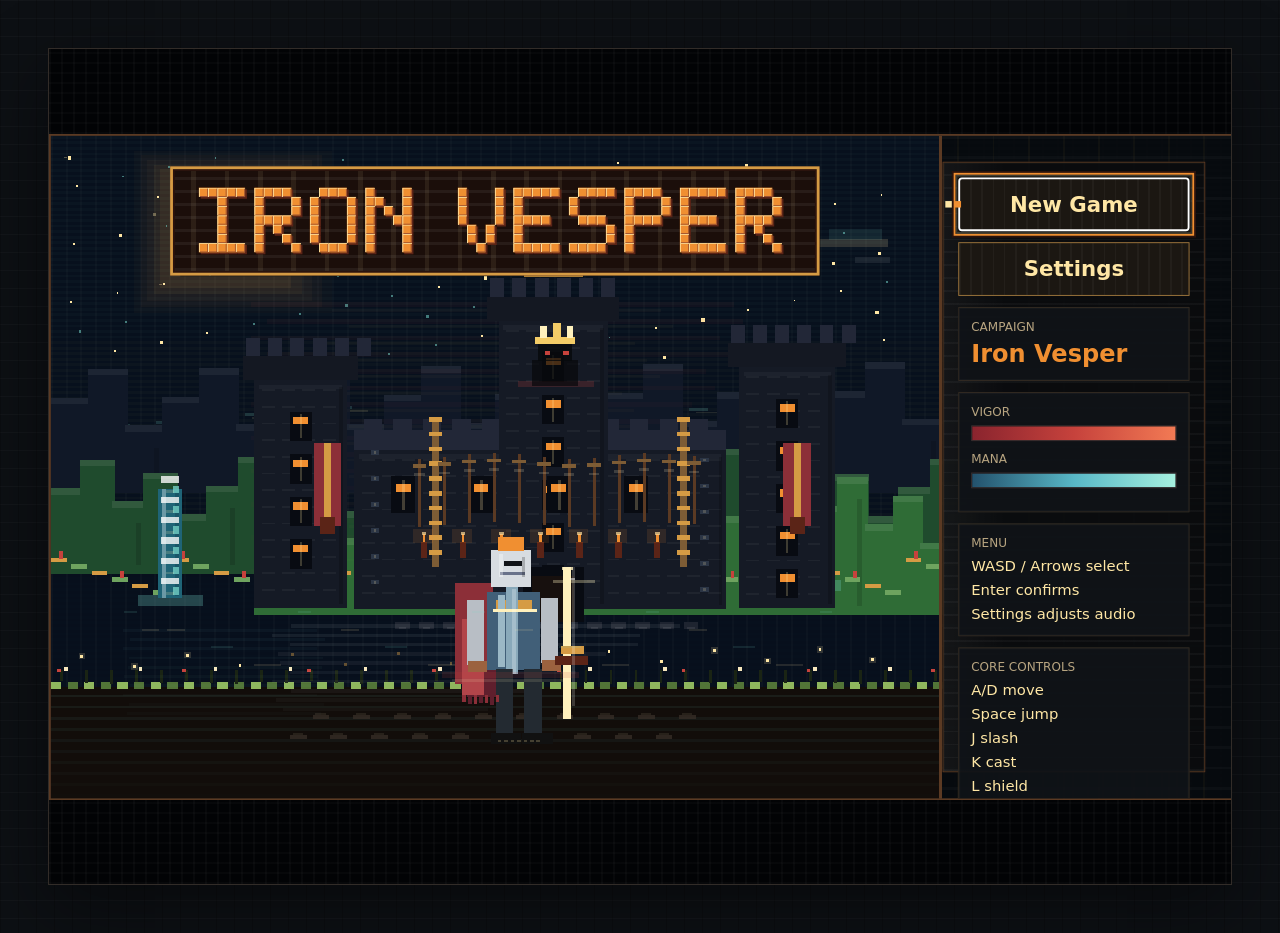
==== commit 04eff8ca: "Preserve generated Bell Tower shaft on load" ====
--- a/index.html
+++ b/index.html
@@ -173,6 +173,6 @@
         </div>
       </aside>
     </main>
-    <script src="game.js?v=1.0.11"></script>
+    <script src="game.js?v=1.0.12"></script>
   </body>
 </html>
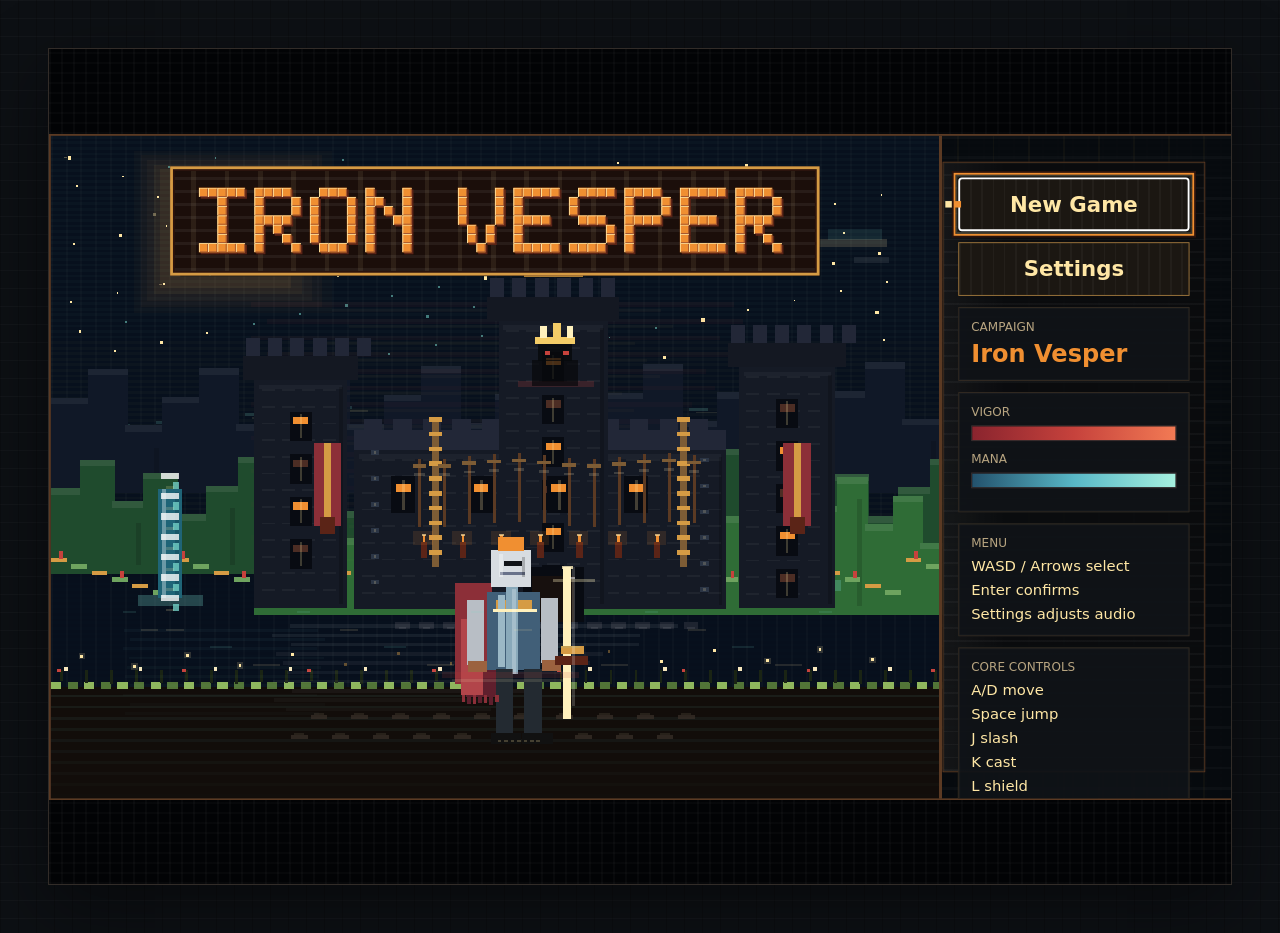
==== commit 87a85ef7: "Compact fullscreen HUD bars" ====
--- a/index.html
+++ b/index.html
@@ -19,7 +19,7 @@
     <title>Iron Vesper</title>
     <link rel="icon" href="favicon.svg" type="image/svg+xml" />
     <link rel="manifest" href="manifest.webmanifest" />
-    <link rel="stylesheet" href="style.css?v=1.0.0" />
+    <link rel="stylesheet" href="style.css?v=1.0.1" />
   </head>
   <body>
     <main class="shell">
--- a/style.css
+++ b/style.css
@@ -23,9 +23,9 @@
   --ui-panel-pad: 28px;
   --ui-card-pad: 20px;
   --ui-meter-h: 28px;
-  --ui-overlay-w: 210px;
-  --ui-full-overlay-w: 320px;
-  --ui-overlay-meter-h: 14px;
+  --ui-overlay-w: 190px;
+  --ui-full-overlay-w: 176px;
+  --ui-overlay-meter-h: 12px;
   --ui-button-h: 62px;
   --ui-modal-button-h: 64px;
   --ui-modal-pad: 28px;
@@ -265,18 +265,27 @@
 }
 
 .game-fullscreen .game-hud-overlay {
-  width: var(--ui-full-overlay-w);
-  padding: var(--ui-space-md);
+  display: grid;
+  grid-template-columns: 42px minmax(0, 1fr);
+  align-items: center;
+  gap: 6px;
+  top: 10px;
+  left: 10px;
+  width: min(var(--ui-full-overlay-w), 176px);
+  padding: 8px;
+  background: rgba(7, 9, 12, .56);
+  border-color: rgba(213, 155, 68, .42);
 }
 
 .game-fullscreen .overlay-meter-label {
-  font-size: var(--ui-font-md);
-  margin-bottom: var(--ui-space-xs);
+  font-size: 11px;
+  line-height: 1;
+  margin: 0;
 }
 
 .game-fullscreen .overlay-bar {
-  height: var(--ui-meter-h);
-  margin-bottom: var(--ui-space-sm);
+  height: 10px;
+  margin: 0;
 }
 
 .game-fullscreen .toast {
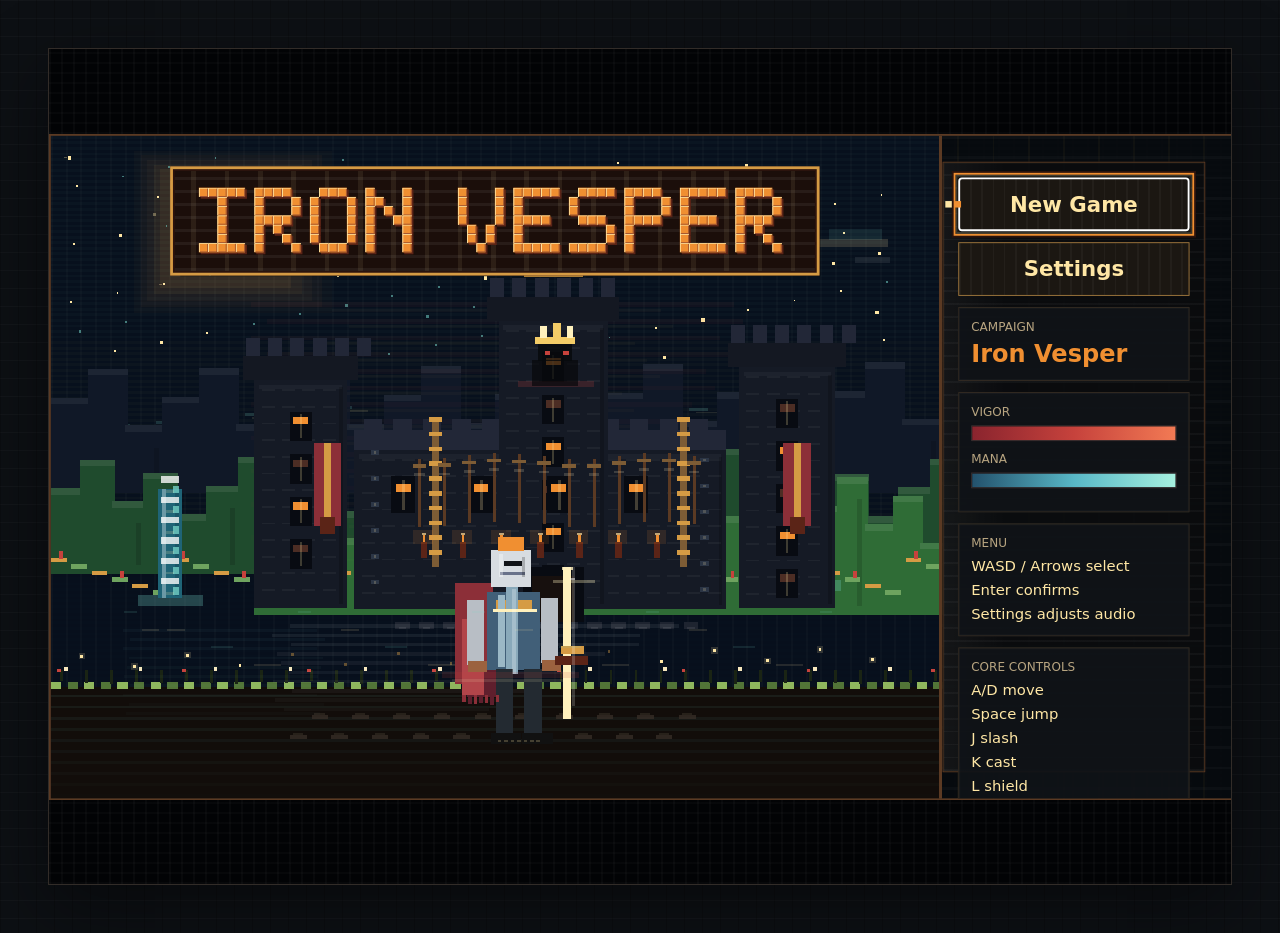
==== commit 12bc3385: "Make Bell Tower entry and boss wards solid" ====
--- a/index.html
+++ b/index.html
@@ -173,6 +173,6 @@
         </div>
       </aside>
     </main>
-    <script src="game.js?v=1.0.12"></script>
+    <script src="game.js?v=1.0.14"></script>
   </body>
 </html>
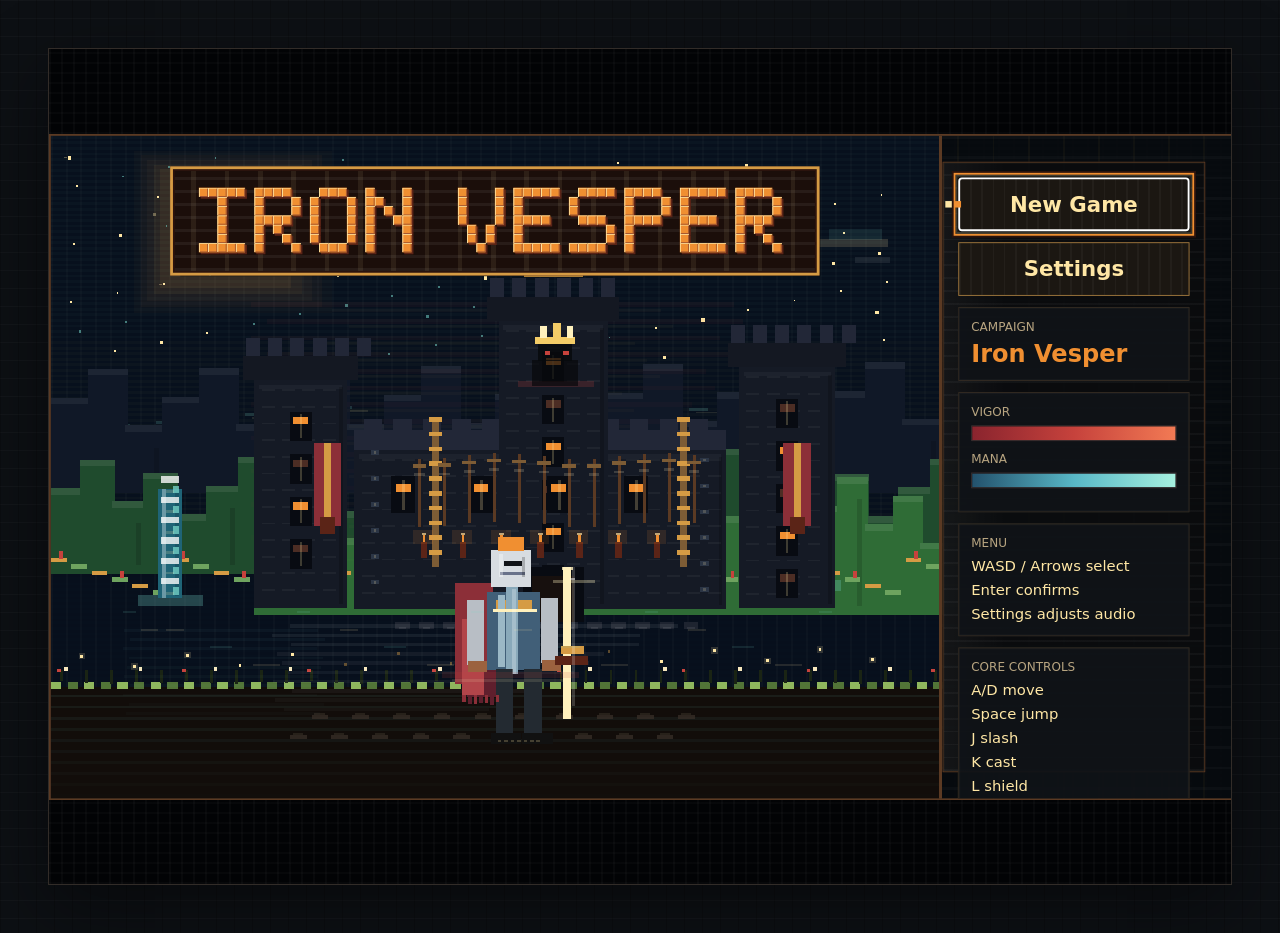
==== commit 5f8ff97a: "Add cinder swinging fireball columns" ====
--- a/index.html
+++ b/index.html
@@ -173,6 +173,6 @@
         </div>
       </aside>
     </main>
-    <script src="game.js?v=1.0.14"></script>
+    <script src="game.js?v=1.0.15"></script>
   </body>
 </html>
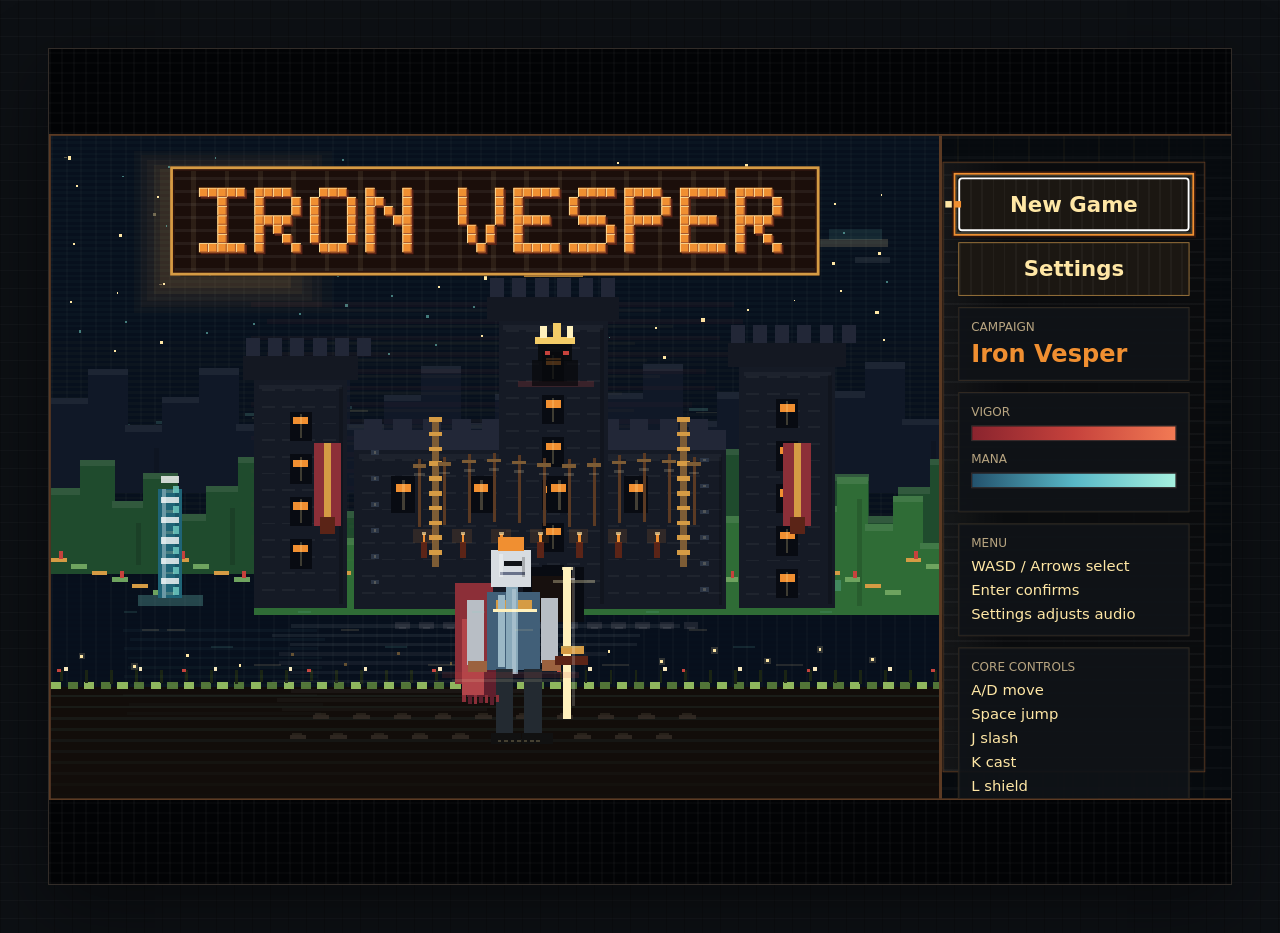
==== commit 84dc2000: "Clear cinder fireball swing lanes" ====
--- a/index.html
+++ b/index.html
@@ -173,6 +173,6 @@
         </div>
       </aside>
     </main>
-    <script src="game.js?v=1.0.15"></script>
+    <script src="game.js?v=1.0.16"></script>
   </body>
 </html>
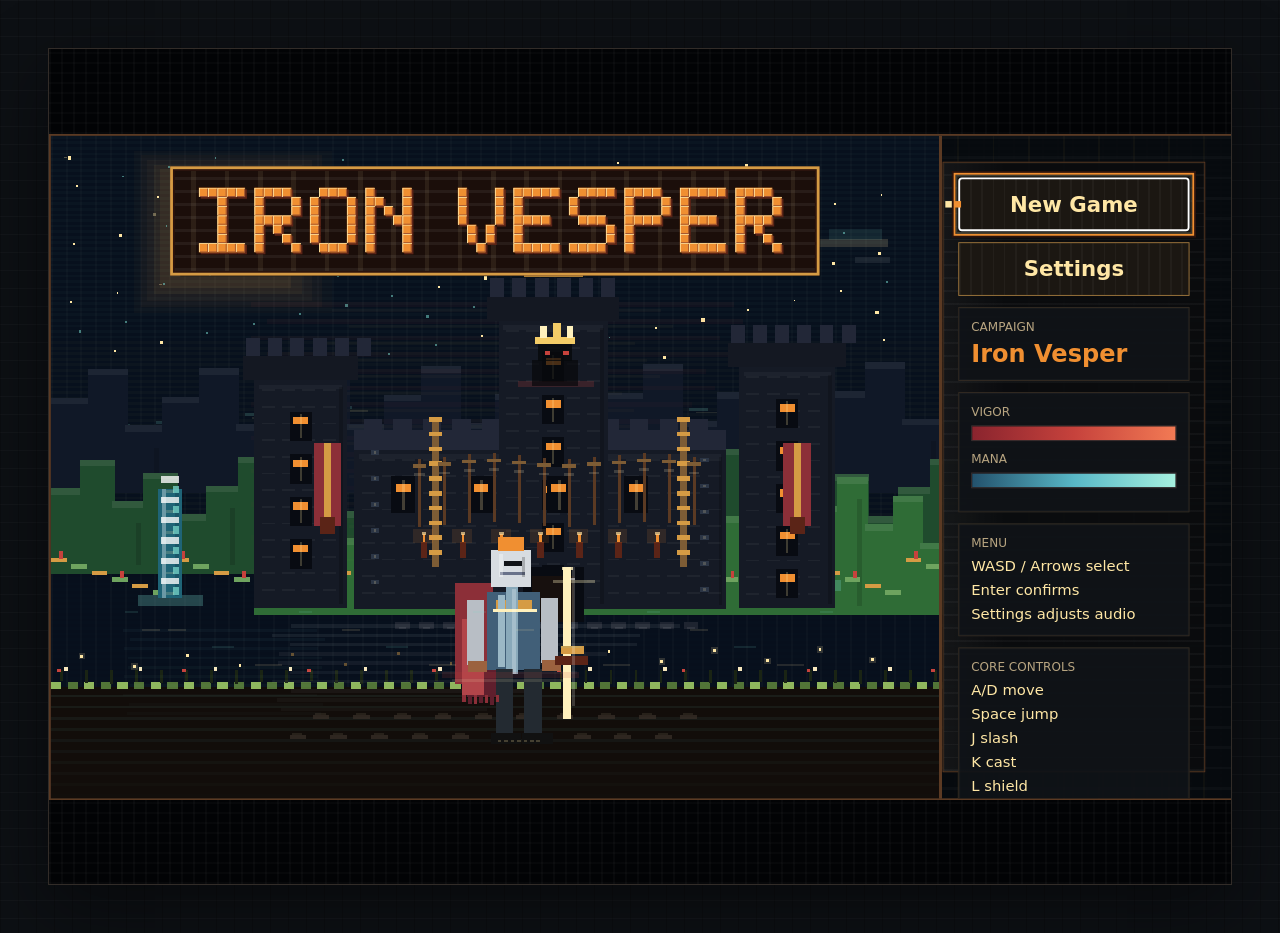
==== commit 33bc93c4: "Widen cinder fireball swings" ====
--- a/index.html
+++ b/index.html
@@ -173,6 +173,6 @@
         </div>
       </aside>
     </main>
-    <script src="game.js?v=1.0.16"></script>
+    <script src="game.js?v=1.0.17"></script>
   </body>
 </html>
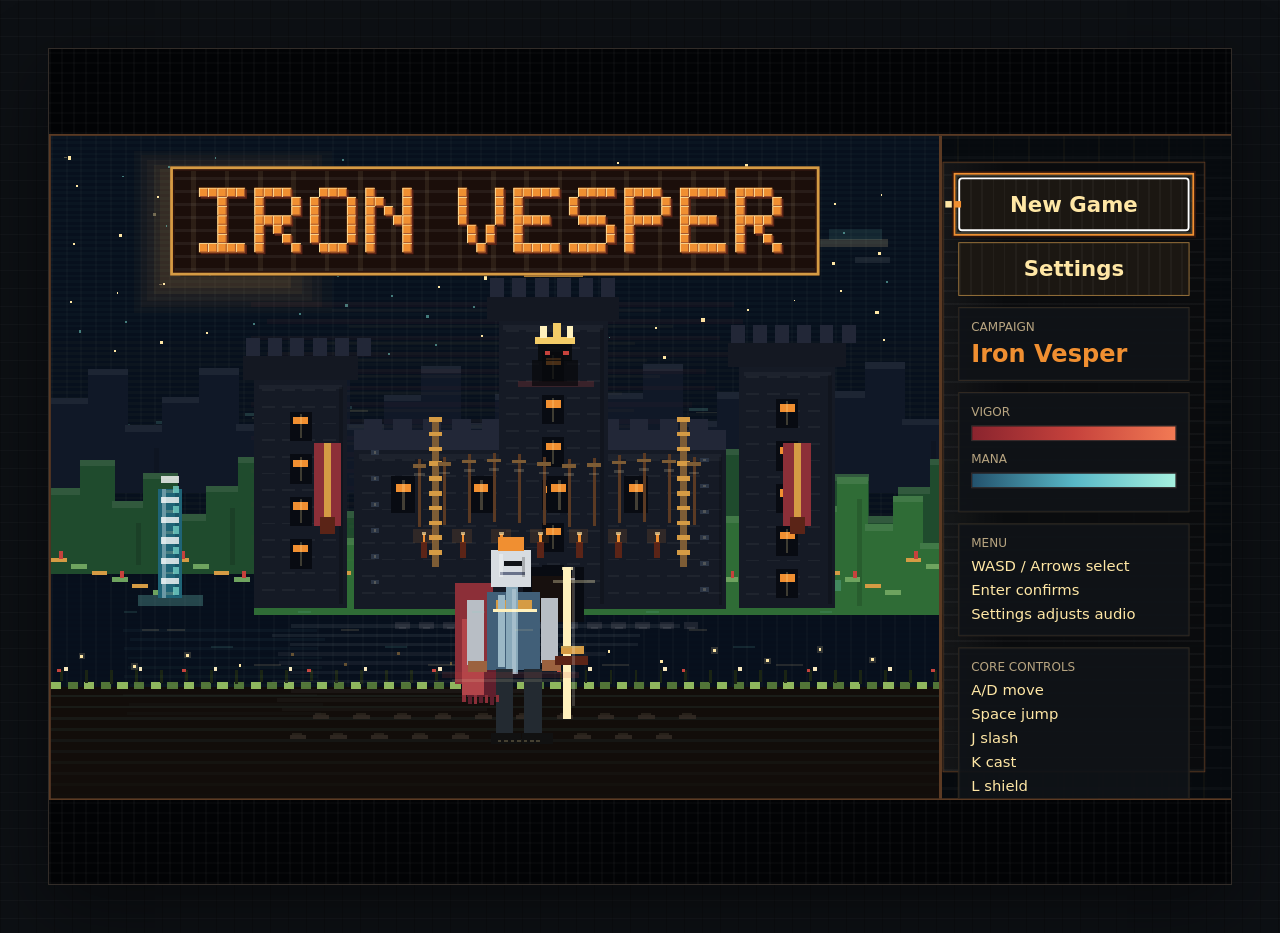
==== commit d1ee0757: "Simplify Moon area traversal" ====
--- a/index.html
+++ b/index.html
@@ -173,6 +173,6 @@
         </div>
       </aside>
     </main>
-    <script src="game.js?v=1.0.17"></script>
+    <script src="game.js?v=1.0.18"></script>
   </body>
 </html>
